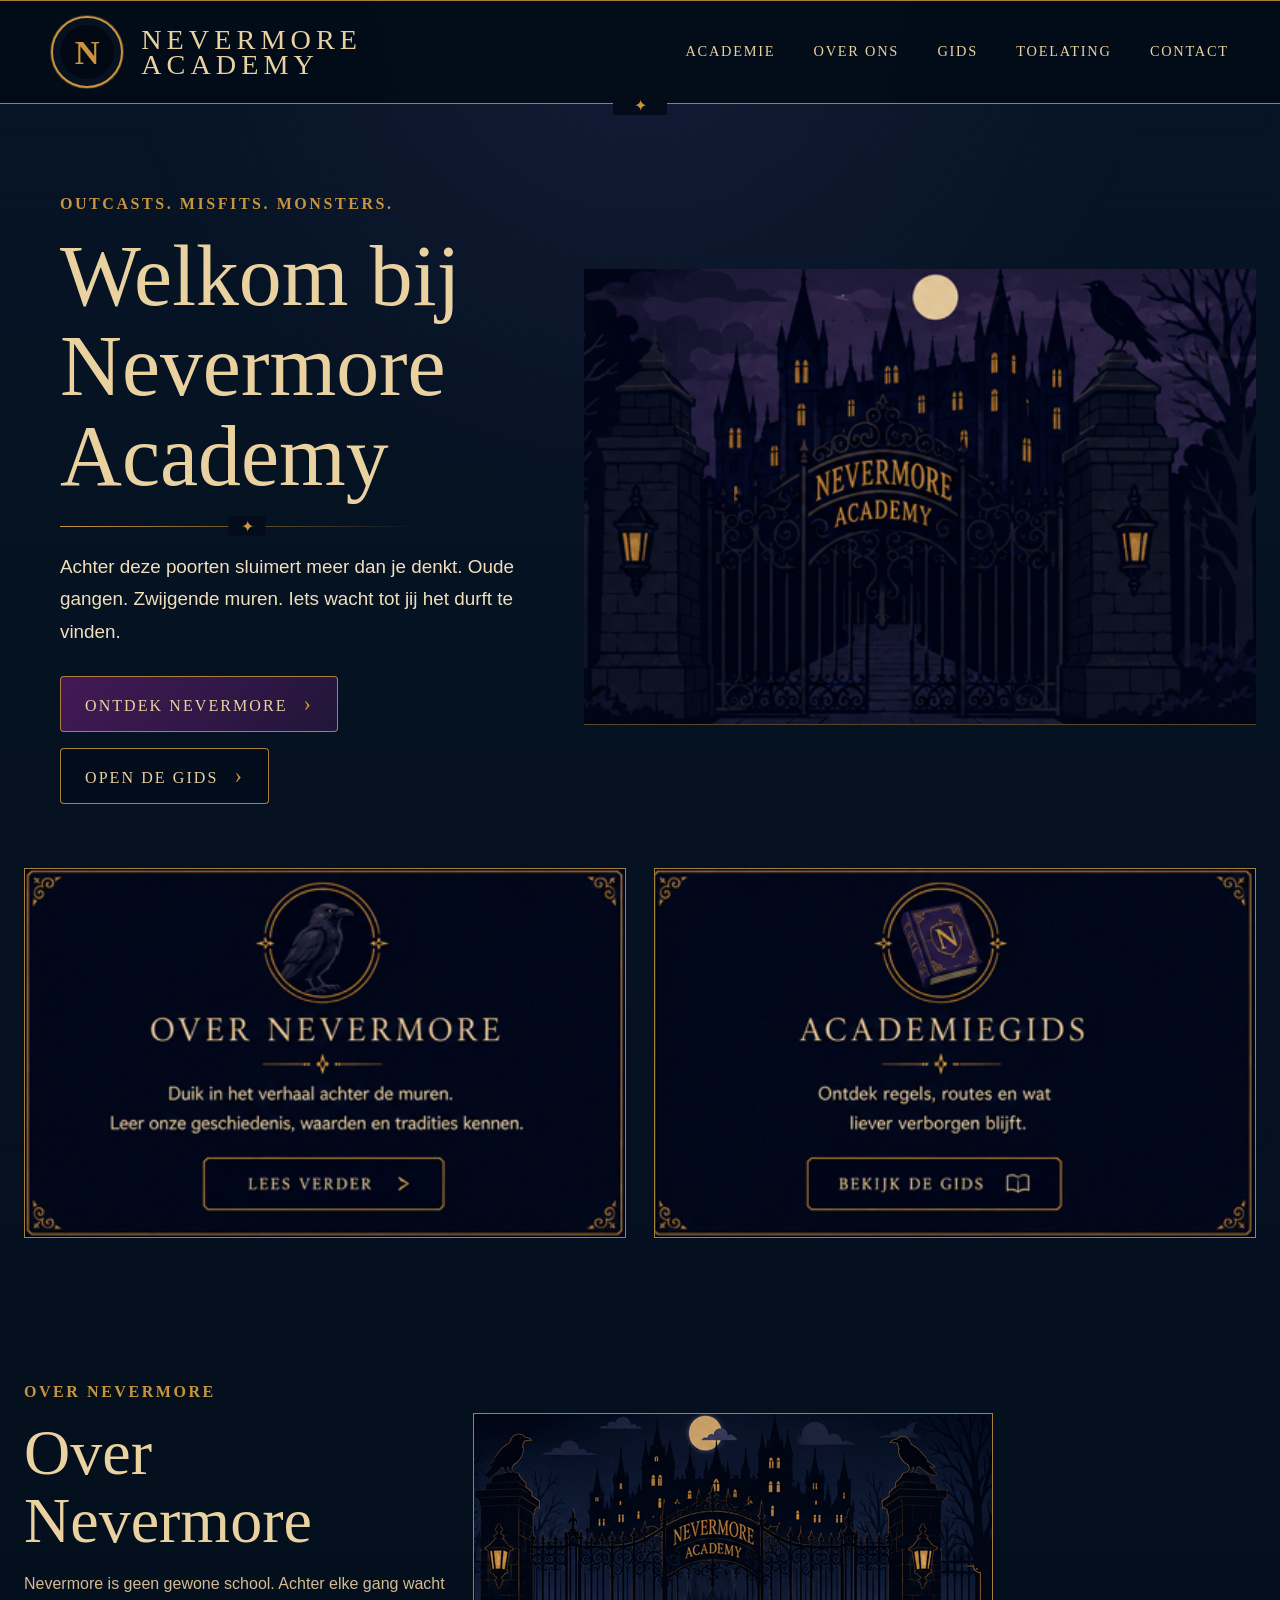
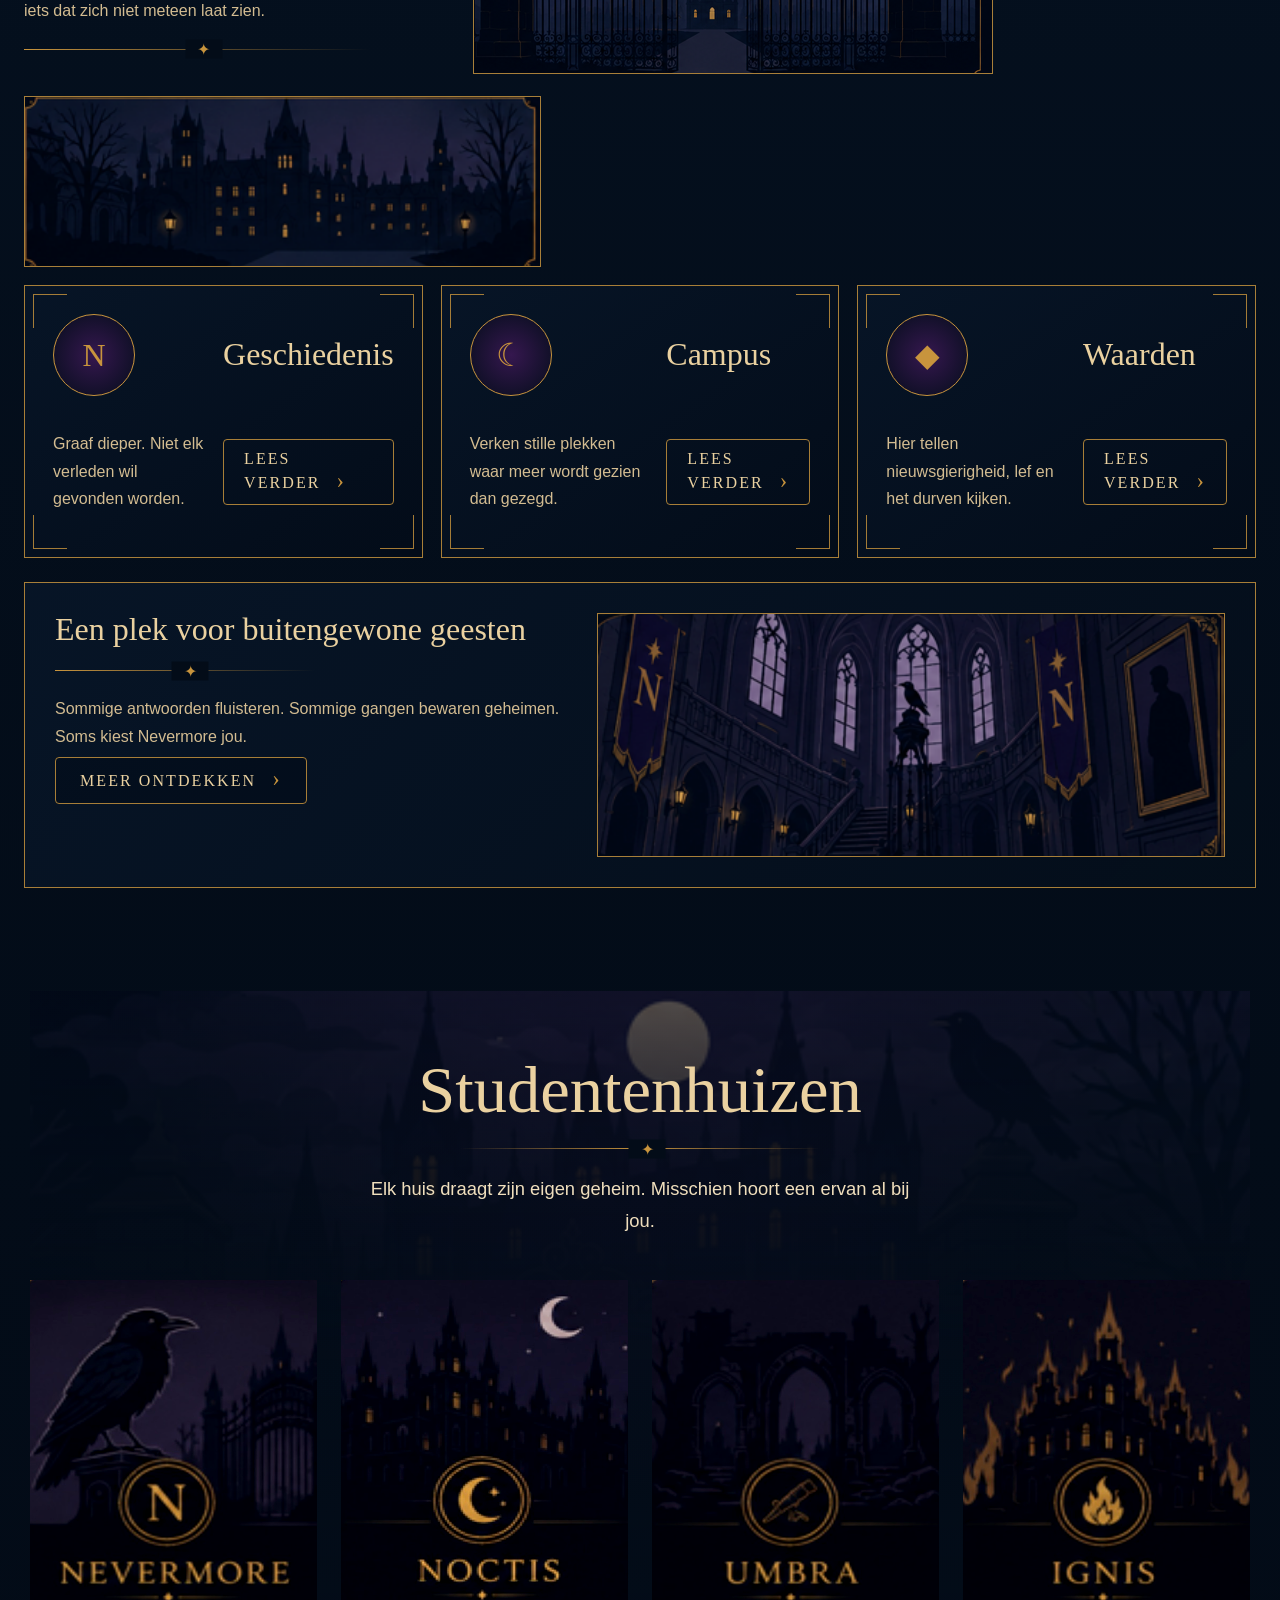
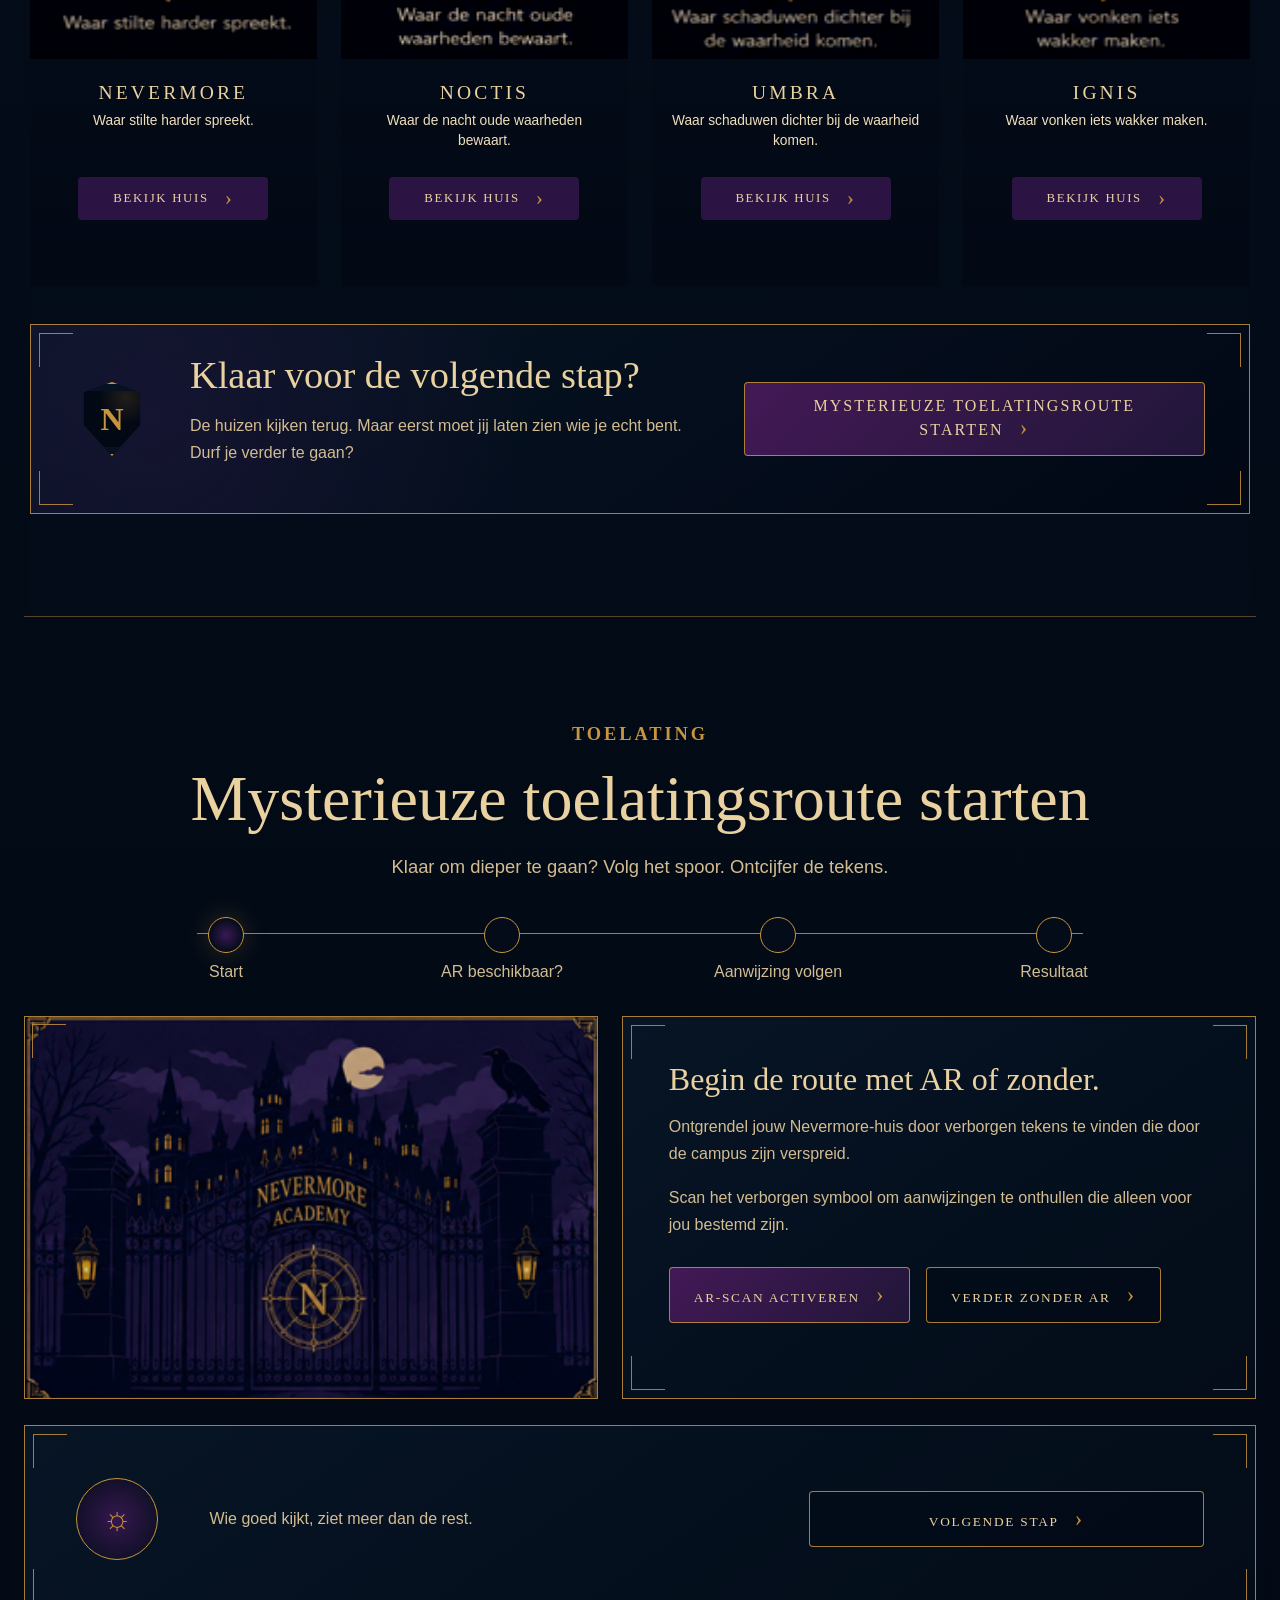
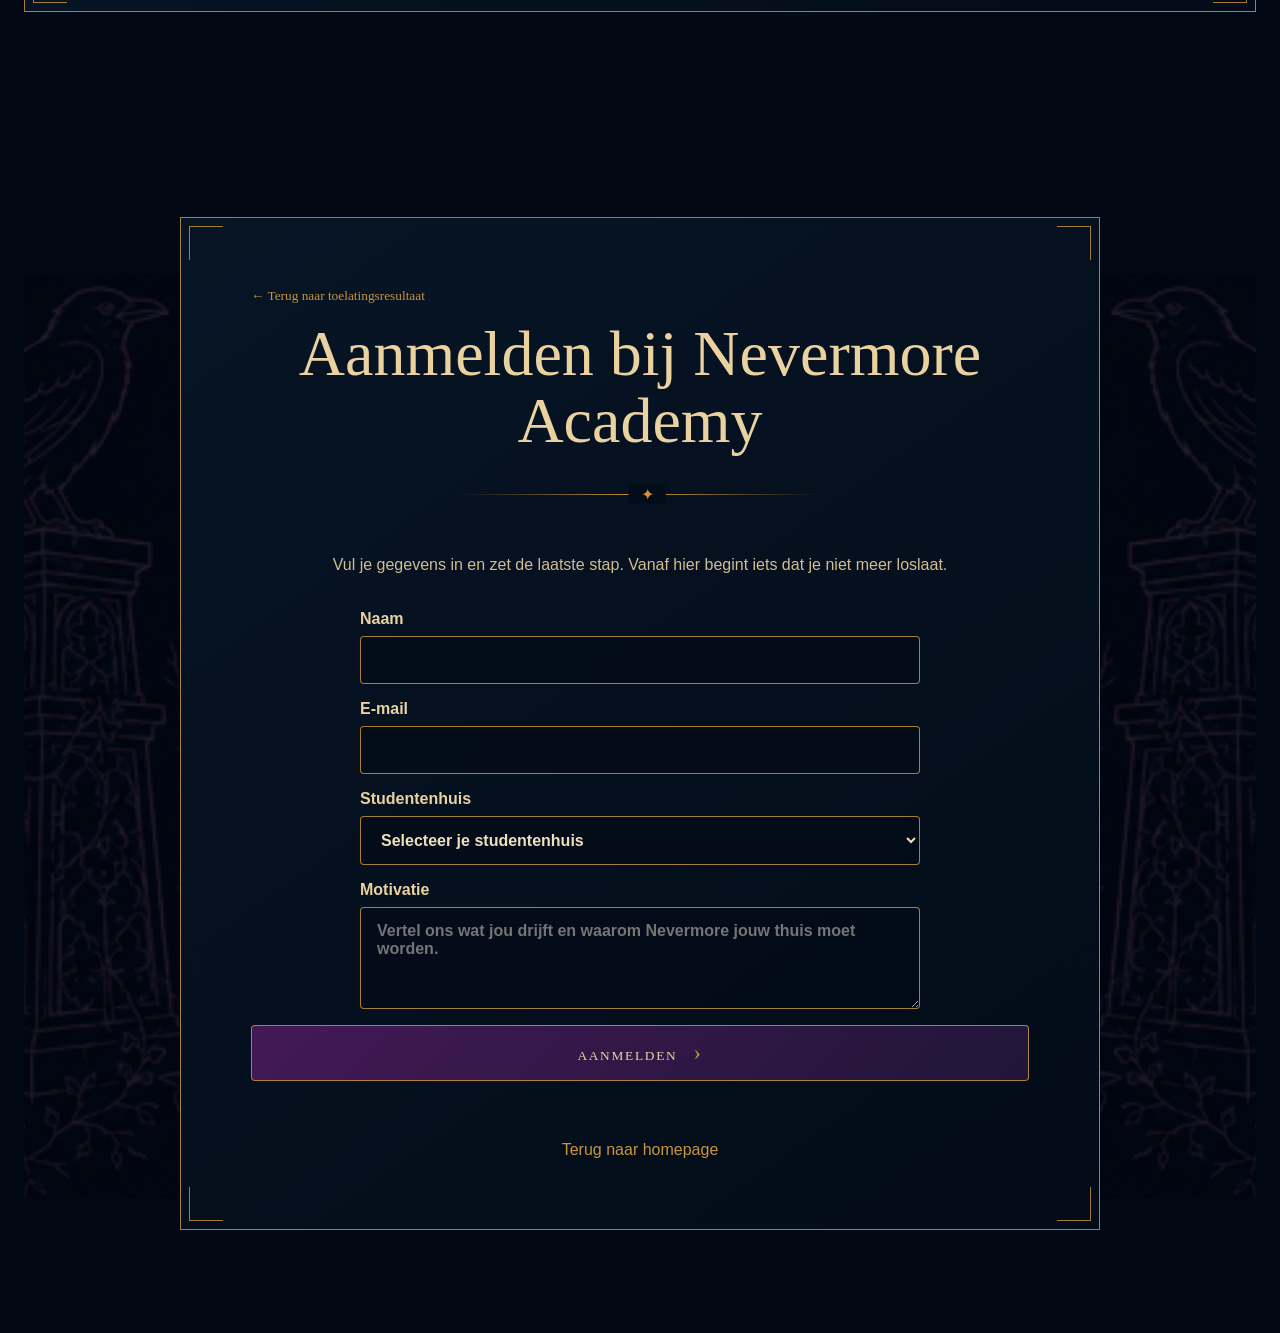
==== index.html @ 88532316 "Add Nevermore Academy website" ====
<!doctype html>
<html lang="nl">
  <head>
    <meta charset="UTF-8" />
    <meta name="viewport" content="width=device-width, initial-scale=1.0" />
    <title>Nevermore Academy | Toelatingsroute</title>
    <link rel="stylesheet" href="styles.css?v=ar-camera-live" />
    <script defer src="script.js?v=back-result-fix"></script>
  </head>
  <body>
    <header class="academy-header">
      <a class="brand" href="#home" aria-label="Nevermore Academy homepage">
        <span class="crest">N</span>
        <span class="brand-text">Nevermore<br />Academy</span>
      </a>
      <nav class="nav" aria-label="Hoofdnavigatie">
        <a href="#home">Academie</a>
        <a href="#gids">Over ons</a>
        <a href="#huizen">Gids</a>
        <a href="#route">Toelating</a>
        <a href="#aanmelden">Contact</a>
      </nav>
    </header>

    <main>
      <section id="home" class="hero page-frame">
        <div class="hero-copy">
          <p class="eyebrow">Outcasts. Misfits. Monsters.</p>
          <h1>Welkom bij Nevermore Academy</h1>
          <div class="rule"></div>
          <p>
            Achter deze poorten sluimert meer dan je denkt. Oude gangen. Zwijgende muren.
            Iets wacht tot jij het durft te vinden.
          </p>
          <div class="actions">
            <a class="button primary" href="#academie-gids">Ontdek Nevermore</a>
            <a class="button ghost" href="#gids-kaarten">Open de gids</a>
          </div>
        </div>
        <figure class="hero-art">
          <img src="assets/ref-home-gate.png" alt="Poort van Nevermore Academy bij maanlicht" />
        </figure>
        <div class="hero-cards" id="gids-kaarten">
          <a class="image-card" href="#gids" aria-label="Lees meer over Nevermore">
            <img src="assets/ref-home-over-card.png" alt="Over Nevermore kaart" />
          </a>
          <a class="image-card" href="#gids" aria-label="Bekijk de academiegids">
            <img src="assets/ref-home-guide-card.png" alt="Academiegids kaart" />
          </a>
        </div>
      </section>

      <section id="gids" class="about page-frame">
        <div class="about-intro">
          <div>
            <p class="eyebrow">Over Nevermore</p>
            <h2>Over Nevermore</h2>
            <p>Nevermore is geen gewone school. Achter elke gang wacht iets dat zich niet meteen laat zien.</p>
            <div class="rule"></div>
          </div>
          <img src="assets/ref-about-gate.png" alt="Nevermore Academy achter de poort" />
        </div>

        <div class="about-grid" id="academie-gids">
          <img class="wide-illustration" src="assets/ref-about-small.png" alt="Nevermore campus in de nacht" />
          <a class="ornate-card about-link-card" href="geschiedenis.html">
            <span class="round-icon">N</span>
            <h3>Geschiedenis</h3>
            <p>Graaf dieper. Niet elk verleden wil gevonden worden.</p>
            <span class="mini-button">Lees verder</span>
          </a>
          <a class="ornate-card about-link-card" href="campus.html">
            <span class="round-icon">☾</span>
            <h3>Campus</h3>
            <p>Verken stille plekken waar meer wordt gezien dan gezegd.</p>
            <span class="mini-button">Lees verder</span>
          </a>
          <a class="ornate-card about-link-card" href="waarden.html">
            <span class="round-icon">◆</span>
            <h3>Waarden</h3>
            <p>Hier tellen nieuwsgierigheid, lef en het durven kijken.</p>
            <span class="mini-button">Lees verder</span>
          </a>
        </div>

        <div class="campus-band">
          <div>
            <h3>Een plek voor buitengewone geesten</h3>
            <div class="rule small"></div>
            <p>Sommige antwoorden fluisteren. Sommige gangen bewaren geheimen. Soms kiest Nevermore jou.</p>
            <a class="button ghost" href="#huizen">Meer ontdekken</a>
          </div>
          <img src="assets/ref-about-interior.png" alt="Interieur van Nevermore Academy" />
        </div>
      </section>

      <section id="huizen" class="houses page-frame">
        <div class="section-title">
          <h2>Studentenhuizen</h2>
          <div class="rule centered"></div>
          <p>Elk huis draagt zijn eigen geheim. Misschien hoort een ervan al bij jou.</p>
        </div>

        <div class="house-grid" aria-label="Studentenhuizen">
          <button class="house house-nevermore" data-house="Nevermore" data-symbol="N" data-description="Voor studenten die stilte, diepgang en mysterie zoeken." aria-pressed="false" aria-expanded="false">
            <span class="house-art"><img src="assets/sharp-houses/house-nevermore-sharp.jpg" alt="" /></span>
            <span class="house-token">N</span>
            <span class="house-copy">
              <span class="house-name">Nevermore</span>
              <span class="house-motto">Stilte. Diepgang. Mysterie.</span>
              <span class="house-divider"></span>
              <span class="house-secret">Waar stilte harder spreekt.</span>
              <span class="house-button">Bekijk huis</span>
            </span>
            <span class="sr-only">Kies huis Nevermore: voor studenten die stilte, diepgang en mysterie zoeken.</span>
          </button>
          <button class="house house-noctis" data-house="Noctis" data-symbol="☾" data-description="Voor studenten die nieuwsgierig zijn en verborgen waarheden willen ontdekken." aria-pressed="false" aria-expanded="false">
            <span class="house-art"><img src="assets/sharp-houses/house-noctis-sharp.jpg" alt="" /></span>
            <span class="house-token">☾</span>
            <span class="house-copy">
              <span class="house-name">Noctis</span>
              <span class="house-motto">Nacht. Vragen. Waarheid.</span>
              <span class="house-divider"></span>
              <span class="house-secret">Waar de nacht oude waarheden bewaart.</span>
              <span class="house-button">Bekijk huis</span>
            </span>
            <span class="sr-only">Kies huis Noctis: voor studenten die nieuwsgierig zijn en verborgen waarheden willen ontdekken.</span>
          </button>
          <button class="house house-umbra" data-house="Umbra" data-symbol="◆" data-description="Voor studenten die goed observeren en verder kijken dan wat zichtbaar is." aria-pressed="false" aria-expanded="false">
            <span class="house-art"><img src="assets/sharp-houses/house-umbra-sharp.jpg" alt="" /></span>
            <span class="house-token">◆</span>
            <span class="house-copy">
              <span class="house-name">Umbra</span>
              <span class="house-motto">Schaduw. Focus. Inzicht.</span>
              <span class="house-divider"></span>
              <span class="house-secret">Waar schaduwen dichter bij de waarheid komen.</span>
              <span class="house-button">Bekijk huis</span>
            </span>
            <span class="sr-only">Kies huis Umbra: voor studenten die goed observeren en verder kijken dan wat zichtbaar is.</span>
          </button>
          <button class="house house-ignis" data-house="Ignis" data-symbol="✦" data-description="Voor studenten met ambitie, energie en durf." aria-pressed="false" aria-expanded="false">
            <span class="house-art"><img src="assets/sharp-houses/house-ignis-sharp.jpg" alt="" /></span>
            <span class="house-token">✦</span>
            <span class="house-copy">
              <span class="house-name">Ignis</span>
              <span class="house-motto">Vuur. Lef. Beweging.</span>
              <span class="house-divider"></span>
              <span class="house-secret">Waar vonken iets wakker maken.</span>
              <span class="house-button">Bekijk huis</span>
            </span>
            <span class="sr-only">Kies huis Ignis: voor studenten met ambitie, energie en durf.</span>
          </button>
        </div>

        <article class="house-meaning ornate-box" aria-live="polite" hidden>
          <span class="round-icon house-meaning-symbol">N</span>
          <div>
            <p class="eyebrow">Betekenis van het huis</p>
            <h3 class="house-meaning-name">Nevermore</h3>
            <p class="house-meaning-copy">Voor studenten die stilte, diepgang en mysterie zoeken.</p>
          </div>
          <a class="button ghost" href="#route">Verder naar toelatingsroute</a>
        </article>

        <div class="next-band">
          <span class="crest small-crest">N</span>
          <div>
            <h3>Klaar voor de volgende stap?</h3>
            <p>De huizen kijken terug. Maar eerst moet jij laten zien wie je echt bent. Durf je verder te gaan?</p>
          </div>
          <a class="button primary" href="#route">Mysterieuze toelatingsroute starten</a>
        </div>
      </section>

      <section id="route" class="admission page-frame">
        <div class="section-title">
          <p class="eyebrow">Toelating</p>
          <h2>Mysterieuze toelatingsroute starten</h2>
          <p>Klaar om dieper te gaan? Volg het spoor. Ontcijfer de tekens.</p>
        </div>

        <div class="route-progress" aria-label="Toelatingsstappen">
          <button class="step is-active" data-panel="intro"><span></span>Start</button>
          <button class="step" data-panel="scan"><span></span>AR beschikbaar?</button>
          <button class="step" data-panel="hint"><span></span>Aanwijzing volgen</button>
          <button class="step" data-panel="result"><span></span>Resultaat</button>
        </div>

        <div class="route-panel is-active" id="panel-intro">
          <div class="admission-layout">
            <img class="route-image" src="assets/ref-route-gate.png" alt="Nevermore poort met verborgen zegel" />
            <article class="route-copy ornate-box">
              <h3>Begin de route met AR of zonder.</h3>
              <p>
                Ontgrendel jouw Nevermore-huis door verborgen tekens te vinden die door de campus zijn verspreid.
              </p>
              <p>
                Scan het verborgen symbool om aanwijzingen te onthullen die alleen voor jou bestemd zijn.
              </p>
              <div class="actions">
                <button class="button primary next-step" data-next="scan">AR-scan activeren</button>
                <button class="button ghost next-step" data-next="hint">Verder zonder AR</button>
              </div>
            </article>
          </div>
          <div class="tip-band">
            <span class="round-icon">☼</span>
            <p>Wie goed kijkt, ziet meer dan de rest.</p>
            <button class="button ghost next-step" data-next="scan">Volgende stap</button>
          </div>
        </div>

        <div class="route-panel" id="panel-scan">
          <div class="scan-page">
            <img class="scan-side left" src="assets/ref-scan-left.png" alt="" aria-hidden="true" />
            <div class="scan-center">
              <button class="back-link next-step" data-next="intro">← Terug naar toelatingsroute</button>
              <h3>AR-scan activeren</h3>
              <div class="rule centered"></div>
              <p>Richt je camera op het symbool. Wat verborgen blijft, laat zich misschien nu zien.</p>
              <div
                class="scanner"
                id="scanner"
                aria-live="polite"
                role="application"
                aria-label="Interactief AR scanvlak"
              >
                <video class="camera-feed" autoplay muted playsinline></video>
                <div class="camera-fallback">Camera nog niet actief</div>
                <div class="scan-line"></div>
                <div class="scan-lens" aria-hidden="true"></div>
                <div class="sigil" aria-hidden="true">N</div>
                <button class="hidden-sigil" type="button" aria-label="Verborgen zegel activeren">N</button>
                <div class="house-reveal">
                  <span class="house-reveal-symbol">N</span>
                  <strong class="house-reveal-name">Nevermore</strong>
                  <small class="house-reveal-copy">Waar stilte harder spreekt.</small>
                </div>
                <span class="scan-status">Klik op start, geef camera toestemming en zoek het zegel...</span>
              </div>
              <ol class="scan-steps">
                <li>Geef camera toestemming</li>
                <li>Zoek langzaam tot het zegel oplicht</li>
                <li>Ontdek voor welk huis jij in aanmerking komt</li>
              </ol>
              <div class="scan-dashboard" aria-label="Scanstatus">
                <div>
                  <span class="dashboard-label">Afstand tot zegel</span>
                  <strong class="distance-readout">Onbekend</strong>
                </div>
                <div class="signal-meter" aria-hidden="true"><span></span></div>
              </div>
              <div class="actions centered-actions">
                <button class="button primary" id="scanButton">Start camera en scan</button>
                <button class="button ghost next-step" data-next="hint">AR werkt niet</button>
              </div>
            </div>
            <img class="scan-side right" src="assets/ref-scan-right.png" alt="" aria-hidden="true" />
          </div>
        </div>

        <div class="route-panel" id="panel-hint">
          <article class="hint ornate-box">
            <h3>Alternatieve hint</h3>
            <p>Geen AR? Geen probleem. Sommige geheimen tonen zich liever zonder scherm.</p>
            <blockquote>
              Zoek waar maanlicht goud raakt. Het zegel opent alleen voor wie durft te blijven kijken.
            </blockquote>
            <div class="actions">
              <button class="button ghost next-step" data-next="intro">Terug naar route</button>
              <button class="button primary next-step" data-next="result">Verder zonder AR</button>
            </div>
          </article>
        </div>

        <div class="route-panel" id="panel-result">
          <article class="result ornate-box">
            <span class="crest">N</span>
            <h3>Uitnodiging ontvangen</h3>
            <p class="result-copy">Het verborgen symbool is gevonden. Nevermore heeft jouw aanwezigheid opgemerkt.</p>
            <a class="button primary" href="#aanmelden">Ga naar aanmelden</a>
          </article>
        </div>
      </section>

      <section id="aanmelden" class="signup page-frame">
        <form class="signup-form">
          <button class="back-link next-step" type="button" data-next="result">← Terug naar toelatingsresultaat</button>
          <h2>Aanmelden bij Nevermore Academy</h2>
          <div class="rule centered"></div>
          <p>Vul je gegevens in en zet de laatste stap. Vanaf hier begint iets dat je niet meer loslaat.</p>
          <label>
            Naam
            <input type="text" name="name" required />
          </label>
          <label>
            E-mail
            <input type="email" name="email" required />
          </label>
          <label>
            Studentenhuis
            <select name="talent" required>
              <option value="">Selecteer je studentenhuis</option>
              <option>Nevermore</option>
              <option>Noctis</option>
              <option>Umbra</option>
              <option>Ignis</option>
            </select>
          </label>
          <label>
            Motivatie
            <textarea name="message" rows="4" placeholder="Vertel ons wat jou drijft en waarom Nevermore jouw thuis moet worden."></textarea>
          </label>
          <button class="button primary" type="submit">Aanmelden</button>
          <p class="form-message" role="status"></p>
          <a class="home-link" href="#home">Terug naar homepage</a>
        </form>
      </section>
    </main>
  </body>
</html>
---- styles.css ----
:root {
  --bg: #030c18;
  --bg-2: #061222;
  --panel: #071526;
  --panel-soft: rgba(7, 21, 38, 0.92);
  --gold: #c8943d;
  --gold-light: #ead1a0;
  --cream: #f0dfbd;
  --muted: #d3bc91;
  --violet: #3b1856;
  --line: rgba(200, 148, 61, 0.84);
  --line-soft: rgba(200, 148, 61, 0.42);
}

* {
  box-sizing: border-box;
}

html {
  scroll-behavior: smooth;
  background: var(--bg);
}

section[id] {
  scroll-margin-top: 24px;
}

#gids-kaarten {
  scroll-margin-top: 24px;
}

body {
  margin: 0;
  color: var(--cream);
  background:
    radial-gradient(circle at 50% 0%, rgba(32, 35, 70, 0.5), transparent 32rem),
    linear-gradient(180deg, #061425 0%, #030c18 44%, #020814 100%);
  font-family: "Segoe UI", Arial, sans-serif;
}

body::before {
  content: "";
  position: fixed;
  inset: 0;
  z-index: -1;
  pointer-events: none;
  opacity: 0.2;
  background:
    linear-gradient(rgba(200, 148, 61, 0.04) 1px, transparent 1px),
    linear-gradient(90deg, rgba(200, 148, 61, 0.035) 1px, transparent 1px);
  background-size: 72px 72px;
  mask-image: linear-gradient(180deg, black, transparent 70%);
}

a {
  color: inherit;
  text-decoration: none;
}

img {
  display: block;
  max-width: 100%;
}

.sr-only {
  position: absolute;
  width: 1px;
  height: 1px;
  overflow: hidden;
  clip: rect(0, 0, 0, 0);
  white-space: nowrap;
}

.academy-header {
  position: relative;
  z-index: 20;
  display: flex;
  align-items: center;
  justify-content: space-between;
  gap: 32px;
  min-height: 104px;
  padding: 14px clamp(26px, 4vw, 58px);
  border-top: 1px solid var(--line);
  border-bottom: 1px solid var(--line);
  background: rgba(3, 12, 24, 0.96);
}

.academy-header::after {
  content: "✦";
  position: absolute;
  left: 50%;
  bottom: -12px;
  width: 54px;
  transform: translateX(-50%);
  color: var(--gold);
  background: var(--bg);
  text-align: center;
}

.brand {
  display: inline-flex;
  align-items: center;
  gap: 18px;
  color: var(--gold-light);
  font-family: Georgia, "Times New Roman", serif;
  text-transform: uppercase;
}

.brand-text {
  font-size: clamp(1.25rem, 2.2vw, 2rem);
  line-height: 0.9;
  letter-spacing: 0.18em;
}

.crest {
  display: inline-grid;
  place-items: center;
  width: 72px;
  height: 72px;
  flex: 0 0 auto;
  border: 2px solid var(--gold);
  border-radius: 50%;
  color: var(--gold);
  background: #020814;
  font-family: Georgia, "Times New Roman", serif;
  font-size: 2.15rem;
  font-weight: 700;
  box-shadow: inset 0 0 0 7px #061222, 0 0 0 1px rgba(200, 148, 61, 0.32);
}

.small-crest {
  width: 74px;
  height: 74px;
  font-size: 2rem;
}

.nav {
  display: flex;
  gap: clamp(18px, 3vw, 46px);
  color: var(--gold-light);
  font-family: Georgia, "Times New Roman", serif;
  text-transform: uppercase;
  letter-spacing: 0.12em;
  font-size: 0.9rem;
}

.nav a {
  padding-block: 8px;
  border-bottom: 2px solid transparent;
}

.nav a:hover {
  border-color: var(--gold);
  color: var(--gold);
}

.page-frame {
  width: min(1460px, calc(100% - 48px));
  margin-inline: auto;
}

.hero {
  display: grid;
  grid-template-columns: minmax(360px, 0.85fr) minmax(420px, 1.15fr);
  gap: clamp(32px, 5vw, 72px);
  align-items: center;
  padding: clamp(52px, 7vw, 86px) 0 38px;
}

.hero-copy {
  padding-left: clamp(0px, 3vw, 36px);
}

.eyebrow {
  margin: 0 0 14px;
  color: var(--gold);
  font-family: Georgia, "Times New Roman", serif;
  font-weight: 700;
  text-transform: uppercase;
  letter-spacing: 0.16em;
}

h1,
h2,
h3 {
  margin: 0;
  color: var(--gold-light);
  font-family: Georgia, "Times New Roman", serif;
  font-weight: 400;
  line-height: 1.05;
}

h1 {
  font-size: clamp(4rem, 6.7vw, 6.7rem);
}

h2 {
  font-size: clamp(3rem, 5vw, 5.4rem);
}

h3 {
  font-size: clamp(1.8rem, 2.5vw, 2.8rem);
}

p {
  color: var(--muted);
  line-height: 1.72;
}

.hero-copy p:not(.eyebrow) {
  max-width: 560px;
  color: var(--cream);
  font-size: 1.18rem;
}

.rule {
  width: min(360px, 82%);
  height: 1px;
  margin: 24px 0;
  background: linear-gradient(90deg, var(--gold), transparent);
  position: relative;
}

.rule::after {
  content: "✦";
  position: absolute;
  left: 52%;
  top: 50%;
  transform: translate(-50%, -50%);
  color: var(--gold);
  background: var(--bg);
  padding: 0 12px;
}

.rule.centered {
  margin-inline: auto;
  background: linear-gradient(90deg, transparent, var(--gold), transparent);
}

.rule.small {
  width: 260px;
}

.actions {
  display: flex;
  flex-wrap: wrap;
  gap: 16px;
  margin-top: 28px;
}

.button,
.mini-button,
.back-link {
  min-height: 52px;
  border: 1px solid var(--line);
  border-radius: 4px;
  padding: 14px 24px;
  color: var(--gold-light);
  background: transparent;
  font-family: Georgia, "Times New Roman", serif;
  text-transform: uppercase;
  letter-spacing: 0.13em;
  cursor: pointer;
  transition: transform 160ms ease, border-color 160ms ease, background 160ms ease;
}

.button::after,
.mini-button::after {
  content: "›";
  margin-left: 16px;
  color: var(--gold);
  font-size: 1.4rem;
}

.button:hover,
.mini-button:hover,
.back-link:hover,
.house:hover {
  transform: translateY(-2px);
  border-color: var(--gold-light);
}

.primary {
  background: linear-gradient(135deg, rgba(70, 26, 88, 0.96), rgba(33, 22, 58, 0.98));
}

.ghost {
  background: rgba(2, 8, 20, 0.42);
}

.hero-art {
  margin: 0;
  border-bottom: 1px solid var(--line-soft);
}

.hero-art img {
  width: 100%;
  min-height: 360px;
  object-fit: cover;
  object-position: center;
}

.hero-cards {
  grid-column: 1 / -1;
  display: grid;
  grid-template-columns: repeat(2, minmax(280px, 1fr));
  gap: 28px;
}

.image-card {
  border: 1px solid var(--line);
  background: var(--panel);
  transition: transform 180ms ease, box-shadow 180ms ease;
}

.image-card:hover {
  transform: translateY(-4px);
  box-shadow: 0 24px 60px rgba(0, 0, 0, 0.34);
}

.image-card img {
  width: 100%;
  height: 100%;
  aspect-ratio: 400 / 245;
  object-fit: cover;
}

.about,
.houses,
.admission,
.signup {
  padding-block: clamp(62px, 8vw, 104px);
}

.houses.page-frame {
  width: min(1460px, calc(100% - 60px));
  padding-top: clamp(34px, 5vw, 64px);
}

.houses .section-title {
  display: block;
  margin-bottom: clamp(20px, 3vw, 34px);
}

.houses .section-title h2 {
  font-size: clamp(3.4rem, 5.2vw, 5.6rem);
}

.about-intro {
  display: grid;
  grid-template-columns: minmax(320px, 0.7fr) minmax(460px, 1.3fr);
  gap: 28px;
  align-items: end;
}

.about-intro img,
.wide-illustration,
.campus-band img,
.route-image {
  border: 1px solid var(--line);
  background: var(--panel);
}

.about-intro img {
  aspect-ratio: 518 / 259;
  object-fit: cover;
}

.wide-illustration {
  aspect-ratio: 332 / 110;
  object-fit: cover;
}

.campus-band img {
  aspect-ratio: 437 / 170;
}

.about-grid {
  display: grid;
  grid-template-columns: repeat(3, minmax(0, 1fr));
  gap: 18px;
  margin-top: 22px;
}

.wide-illustration {
  grid-column: 1 / -1;
  width: 42%;
  min-width: 360px;
}

.ornate-card,
.ornate-box,
.tip-band,
.next-band,
.signup-form {
  position: relative;
  border: 1px solid var(--line);
  background: linear-gradient(145deg, rgba(7, 21, 38, 0.98), rgba(3, 12, 24, 0.98));
}

.ornate-card::before,
.ornate-box::before,
.tip-band::before,
.next-band::before,
.signup-form::before,
.route-panel::before {
  content: "";
  position: absolute;
  inset: 8px;
  pointer-events: none;
  background:
    linear-gradient(var(--gold), var(--gold)) left top / 34px 1px no-repeat,
    linear-gradient(var(--gold), var(--gold)) left top / 1px 34px no-repeat,
    linear-gradient(var(--gold), var(--gold)) right top / 34px 1px no-repeat,
    linear-gradient(var(--gold), var(--gold)) right top / 1px 34px no-repeat,
    linear-gradient(var(--gold), var(--gold)) left bottom / 34px 1px no-repeat,
    linear-gradient(var(--gold), var(--gold)) left bottom / 1px 34px no-repeat,
    linear-gradient(var(--gold), var(--gold)) right bottom / 34px 1px no-repeat,
    linear-gradient(var(--gold), var(--gold)) right bottom / 1px 34px no-repeat;
  opacity: 0.82;
}

.ornate-card {
  display: grid;
  grid-template-columns: auto 1fr;
  gap: 18px;
  align-items: center;
  min-height: 170px;
  padding: 28px;
}

.ornate-card .mini-button {
  grid-column: 2;
  justify-self: start;
  min-height: 42px;
  padding: 10px 20px;
}

.round-icon {
  display: inline-grid;
  place-items: center;
  width: 82px;
  height: 82px;
  border: 1px solid var(--gold);
  border-radius: 50%;
  color: var(--gold);
  background: radial-gradient(circle, rgba(61, 24, 86, 0.86), rgba(3, 12, 24, 0.86));
  font-family: Georgia, "Times New Roman", serif;
  font-size: 2rem;
}

.campus-band {
  display: grid;
  grid-template-columns: minmax(320px, 0.9fr) minmax(420px, 1.1fr);
  gap: 28px;
  margin-top: 24px;
  padding: 30px;
  border: 1px solid var(--line);
  background: linear-gradient(135deg, rgba(7, 21, 38, 0.98), rgba(4, 14, 26, 0.96));
}

.campus-band img {
  width: 100%;
  height: 100%;
  min-height: 220px;
  object-fit: cover;
}

.section-title {
  max-width: 980px;
  margin: 0 auto 34px;
  text-align: center;
}

.section-title p {
  max-width: 620px;
  margin-inline: auto;
  font-size: 1.15rem;
}

.house-grid {
  display: grid;
  grid-template-columns: repeat(4, minmax(0, 1fr));
  gap: clamp(14px, 1.8vw, 24px);
  align-items: stretch;
  width: 100%;
  margin-inline: auto;
}

.house {
  position: relative;
  display: grid;
  grid-template-rows: auto auto 1fr;
  min-height: clamp(342px, 35vw, 430px);
  padding: 0;
  border: 1px solid var(--line);
  color: var(--cream);
  background:
    radial-gradient(circle at 50% 18%, rgba(59, 24, 86, 0.32), transparent 40%),
    linear-gradient(180deg, rgba(7, 21, 38, 0.98), rgba(2, 8, 20, 0.98));
  cursor: pointer;
  overflow: hidden;
  text-align: center;
  box-shadow: none;
  transition: transform 180ms ease, border-color 180ms ease, filter 180ms ease;
}

.house::before {
  content: "";
  position: absolute;
  inset: 8px;
  pointer-events: none;
  background:
    linear-gradient(var(--gold), var(--gold)) left top / 34px 1px no-repeat,
    linear-gradient(var(--gold), var(--gold)) left top / 1px 34px no-repeat,
    linear-gradient(var(--gold), var(--gold)) right top / 34px 1px no-repeat,
    linear-gradient(var(--gold), var(--gold)) right top / 1px 34px no-repeat,
    linear-gradient(var(--gold), var(--gold)) left bottom / 34px 1px no-repeat,
    linear-gradient(var(--gold), var(--gold)) left bottom / 1px 34px no-repeat,
    linear-gradient(var(--gold), var(--gold)) right bottom / 34px 1px no-repeat,
    linear-gradient(var(--gold), var(--gold)) right bottom / 1px 34px no-repeat;
  opacity: 0.72;
}

.house-art {
  display: block;
  height: clamp(126px, 13vw, 174px);
  overflow: hidden;
  border-bottom: 1px solid var(--line);
  background: #020814;
}

.house-art img {
  width: 100%;
  height: 100%;
  max-width: none;
  object-fit: cover;
  object-position: top center;
  filter: brightness(0.9) contrast(1.14) saturate(1.04);
  transition: filter 180ms ease, transform 180ms ease, opacity 180ms ease;
}

.house-token {
  z-index: 1;
  display: inline-grid;
  place-items: center;
  width: clamp(54px, 5vw, 68px);
  height: clamp(54px, 5vw, 68px);
  margin: clamp(-34px, -2.5vw, -27px) auto 8px;
  border: 1px solid var(--gold);
  border-radius: 50%;
  color: var(--gold-light);
  background: radial-gradient(circle, rgba(59, 24, 86, 0.98), rgba(3, 12, 24, 0.98));
  font-family: Georgia, "Times New Roman", serif;
  font-size: clamp(1.5rem, 2vw, 1.95rem);
  box-shadow: 0 0 0 6px rgba(3, 12, 24, 0.9);
}

.house-copy {
  z-index: 1;
  display: grid;
  align-content: start;
  justify-items: center;
  gap: 8px;
  height: 100%;
  padding: 0 clamp(12px, 1.4vw, 18px) clamp(16px, 2vw, 22px);
}

.house-name {
  color: var(--gold-light);
  font-family: Georgia, "Times New Roman", serif;
  font-size: clamp(1.25rem, 1.9vw, 2rem);
  line-height: 1;
  text-transform: uppercase;
  letter-spacing: 0.16em;
}

.house-divider {
  display: block;
  width: 94px;
  height: 1px;
  background: linear-gradient(90deg, transparent, var(--gold), transparent);
}

.house-secret {
  min-height: clamp(52px, 5vw, 66px);
  color: var(--muted);
  font-size: clamp(0.78rem, 1vw, 0.95rem);
  line-height: 1.45;
}

.house-button {
  display: inline-flex;
  align-items: center;
  justify-content: center;
  width: min(190px, 100%);
  min-height: 40px;
  margin-top: auto;
  border: 1px solid var(--line);
  border-radius: 4px;
  padding: 9px 16px;
  color: var(--gold-light);
  background: linear-gradient(135deg, rgba(70, 26, 88, 0.9), rgba(33, 22, 58, 0.96));
  font-family: Georgia, "Times New Roman", serif;
  font-size: clamp(0.78rem, 1vw, 0.94rem);
  text-transform: uppercase;
  letter-spacing: 0.13em;
}

.house-button::after {
  content: "›";
  margin-left: 16px;
  color: var(--gold);
  font-size: 1.35rem;
}

.house.is-active {
  border-color: var(--gold-light);
  filter: drop-shadow(0 0 16px rgba(200, 148, 61, 0.2));
}

.house:hover {
  transform: translateY(-3px);
}

.house:hover .house-art img {
  filter: brightness(1.02) contrast(1.16) saturate(1.08);
}

.house-meaning[hidden] {
  display: none;
}

.house-meaning {
  display: grid;
  grid-template-columns: auto minmax(280px, 1fr) auto;
  gap: clamp(22px, 4vw, 44px);
  align-items: center;
  width: min(1180px, 100%);
  margin: clamp(34px, 4vw, 56px) auto 0;
  padding: clamp(26px, 3vw, 38px) clamp(26px, 4vw, 52px);
}

.house-meaning h3 {
  font-size: clamp(2rem, 3vw, 3.2rem);
}

.house-meaning-copy {
  max-width: 680px;
  margin: 6px 0 0;
  color: var(--cream);
  font-size: clamp(1rem, 1.2vw, 1.18rem);
}

.next-band,
.tip-band {
  display: grid;
  grid-template-columns: auto minmax(280px, 1fr) minmax(360px, 0.72fr);
  gap: clamp(24px, 4vw, 52px);
  align-items: center;
  margin-top: 26px;
  padding: clamp(34px, 4vw, 58px) clamp(28px, 4vw, 56px);
}

.houses .next-band {
  margin-top: clamp(76px, 7vw, 112px);
  padding: clamp(22px, 2.6vw, 30px) clamp(24px, 4vw, 44px);
}

.houses .next-band h3 {
  font-size: clamp(2rem, 3vw, 3.4rem);
}

.admission {
  border-top: 1px solid var(--line-soft);
}

.route-progress {
  position: relative;
  display: grid;
  grid-template-columns: repeat(4, 1fr);
  gap: 24px;
  margin: 20px auto 34px;
  max-width: 1080px;
}

.route-progress::before {
  content: "";
  position: absolute;
  top: 17px;
  left: 9%;
  right: 9%;
  height: 1px;
  background: var(--line);
}

.step {
  position: relative;
  display: grid;
  justify-items: center;
  gap: 10px;
  border: 0;
  color: var(--muted);
  background: transparent;
  font: inherit;
  cursor: pointer;
}

.step span {
  display: block;
  width: 36px;
  height: 36px;
  border: 1px solid var(--gold);
  border-radius: 50%;
  background: var(--bg);
}

.step.is-active span {
  background: radial-gradient(circle, var(--violet), var(--bg) 70%);
  box-shadow: 0 0 26px rgba(200, 148, 61, 0.24);
}

.route-panel {
  position: relative;
  display: none;
}

.route-panel.is-active {
  display: block;
}

.admission-layout {
  display: grid;
  grid-template-columns: minmax(330px, 0.95fr) minmax(360px, 1.05fr);
  gap: 24px;
}

.route-image {
  width: 100%;
  height: 100%;
  aspect-ratio: 340 / 227;
  min-height: 350px;
  object-fit: cover;
}

.route-copy,
.hint,
.result {
  padding: clamp(28px, 4vw, 46px);
}

.scan-page {
  position: relative;
  display: grid;
  grid-template-columns: minmax(140px, 0.42fr) minmax(360px, 0.9fr) minmax(140px, 0.42fr);
  gap: 24px;
  align-items: center;
  min-height: 670px;
  border: 1px solid var(--line);
  padding: clamp(24px, 4vw, 44px);
  overflow: hidden;
  background: radial-gradient(circle at 50% 32%, rgba(41, 31, 60, 0.5), transparent 24rem);
}

.scan-side {
  width: 100%;
  height: 100%;
  max-height: 520px;
  object-fit: cover;
  opacity: 0.76;
}

.scan-center {
  display: grid;
  justify-items: center;
  text-align: center;
}

.back-link {
  justify-self: start;
  min-height: 0;
  padding: 0;
  border: 0;
  color: var(--gold);
  background: transparent;
  text-transform: none;
  letter-spacing: 0;
}

.scanner {
  position: relative;
  width: min(360px, 100%);
  aspect-ratio: 1;
  overflow: hidden;
  border: 2px solid var(--gold);
  background:
    radial-gradient(circle at 73% 36%, rgba(200, 148, 61, 0.16), transparent 7%),
    linear-gradient(145deg, rgba(16, 22, 38, 0.95), rgba(7, 13, 25, 0.96));
  cursor: crosshair;
  touch-action: none;
}

.camera-feed,
.camera-fallback {
  position: absolute;
  inset: 0;
  width: 100%;
  height: 100%;
}

.camera-feed {
  z-index: 0;
  object-fit: cover;
  opacity: 0;
  transform: scaleX(-1);
  transition: opacity 220ms ease;
}

.scanner.has-camera .camera-feed {
  opacity: 0.88;
}

.camera-fallback {
  z-index: 0;
  display: grid;
  place-items: center;
  color: rgba(240, 223, 189, 0.45);
  background:
    radial-gradient(circle at 30% 30%, rgba(59, 24, 86, 0.28), transparent 30%),
    linear-gradient(145deg, rgba(16, 22, 38, 0.96), rgba(7, 13, 25, 0.96));
}

.scanner.has-camera .camera-fallback {
  display: none;
}

.scanner::before,
.scanner::after {
  content: "";
  position: absolute;
  inset: 18px;
  z-index: 3;
  pointer-events: none;
  background:
    linear-gradient(var(--gold), var(--gold)) left top / 42px 3px no-repeat,
    linear-gradient(var(--gold), var(--gold)) left top / 3px 42px no-repeat,
    linear-gradient(var(--gold), var(--gold)) right top / 42px 3px no-repeat,
    linear-gradient(var(--gold), var(--gold)) right top / 3px 42px no-repeat,
    linear-gradient(var(--gold), var(--gold)) left bottom / 42px 3px no-repeat,
    linear-gradient(var(--gold), var(--gold)) left bottom / 3px 42px no-repeat,
    linear-gradient(var(--gold), var(--gold)) right bottom / 42px 3px no-repeat,
    linear-gradient(var(--gold), var(--gold)) right bottom / 3px 42px no-repeat;
}

.scan-line {
  position: absolute;
  z-index: 4;
  left: 0;
  right: 0;
  top: 14%;
  height: 2px;
  background: var(--gold);
  box-shadow: 0 0 20px var(--gold);
  animation: scanning 2.6s linear infinite;
}

.scan-lens {
  position: absolute;
  left: var(--lens-x, 50%);
  top: var(--lens-y, 50%);
  z-index: 5;
  width: 116px;
  height: 116px;
  border: 1px solid rgba(240, 223, 189, 0.68);
  border-radius: 50%;
  pointer-events: none;
  opacity: 0;
  transform: translate(-50%, -50%);
  background: radial-gradient(circle, rgba(240, 223, 189, 0.14), rgba(59, 24, 86, 0.14), transparent 72%);
}

.scanner.is-searching .scan-lens {
  opacity: 1;
}

.sigil {
  position: absolute;
  z-index: 2;
  left: 50%;
  top: 50%;
  display: grid;
  place-items: center;
  width: 122px;
  height: 122px;
  border: 1px solid rgba(200, 148, 61, 0.38);
  color: rgba(200, 148, 61, 0.08);
  transform: translate(-50%, -50%) rotate(45deg);
  font-family: Georgia, "Times New Roman", serif;
  font-size: 4rem;
}

.hidden-sigil {
  position: absolute;
  left: var(--sigil-x, 73%);
  top: var(--sigil-y, 36%);
  z-index: 6;
  display: grid;
  place-items: center;
  width: 74px;
  height: 74px;
  border: 1px solid rgba(200, 148, 61, 0.32);
  border-radius: 50%;
  color: rgba(200, 148, 61, 0);
  background: radial-gradient(circle, rgba(200, 148, 61, 0.14), transparent 68%);
  transform: translate(-50%, -50%);
  cursor: pointer;
  font-family: Georgia, "Times New Roman", serif;
  font-size: 2.3rem;
  opacity: 0.08;
}

.scanner.is-near .hidden-sigil {
  color: rgba(200, 148, 61, 0.34);
  opacity: 0.48;
}

.scanner.is-hot .hidden-sigil,
.scanner.is-found .hidden-sigil {
  color: var(--gold-light);
  opacity: 1;
  box-shadow: 0 0 54px rgba(200, 148, 61, 0.46);
}

.scanner.is-found .sigil {
  color: var(--gold);
  box-shadow: 0 0 44px rgba(200, 148, 61, 0.28);
}

.house-reveal {
  position: absolute;
  left: 50%;
  top: 50%;
  z-index: 7;
  display: grid;
  justify-items: center;
  gap: 6px;
  width: min(240px, 78%);
  padding: 22px;
  border: 1px solid var(--line);
  background: rgba(3, 12, 24, 0.82);
  opacity: 0;
  pointer-events: none;
  transform: translate(-50%, -50%) scale(0.92);
  transition: opacity 220ms ease, transform 220ms ease;
}

.scanner.is-found .house-reveal {
  opacity: 1;
  transform: translate(-50%, -50%) scale(1);
}

.house-reveal-symbol {
  display: grid;
  place-items: center;
  width: 74px;
  height: 74px;
  border: 1px solid var(--gold);
  border-radius: 50%;
  color: var(--gold-light);
  background: radial-gradient(circle, rgba(59, 24, 86, 0.95), rgba(3, 12, 24, 0.95));
  font-family: Georgia, "Times New Roman", serif;
  font-size: 2.35rem;
}

.house-reveal-name {
  color: var(--gold-light);
  font-family: Georgia, "Times New Roman", serif;
  font-size: 1.45rem;
  font-weight: 400;
  text-transform: uppercase;
  letter-spacing: 0.12em;
}

.house-reveal-copy {
  color: var(--muted);
  line-height: 1.45;
}

.scan-status {
  position: absolute;
  left: 18px;
  right: 18px;
  bottom: 16px;
  z-index: 8;
  color: var(--muted);
}

.scan-steps {
  display: grid;
  gap: 12px;
  width: min(520px, 100%);
  margin: 22px 0;
  padding: 0;
  list-style: none;
  text-align: left;
}

.scan-steps li {
  padding: 10px 0 10px 52px;
  border-bottom: 1px solid var(--line-soft);
  color: var(--muted);
  counter-increment: scan-step;
  position: relative;
}

.scan-steps li::before {
  content: counter(scan-step);
  position: absolute;
  left: 0;
  top: 6px;
  display: grid;
  place-items: center;
  width: 32px;
  height: 32px;
  border: 1px solid var(--gold);
  border-radius: 50%;
  color: var(--gold);
  background: var(--violet);
}

.scan-dashboard {
  display: grid;
  grid-template-columns: minmax(150px, 0.7fr) minmax(180px, 1fr);
  gap: 16px;
  width: min(520px, 100%);
  align-items: center;
  margin-bottom: 14px;
  padding: 14px 18px;
  border: 1px solid var(--line-soft);
}

.dashboard-label {
  display: block;
  color: var(--muted);
  font-size: 0.82rem;
}

.signal-meter {
  height: 10px;
  overflow: hidden;
  border: 1px solid var(--line);
  border-radius: 999px;
  background: rgba(240, 223, 189, 0.06);
}

.signal-meter span {
  display: block;
  width: 0%;
  height: 100%;
  background: linear-gradient(90deg, var(--violet), var(--gold));
  transition: width 120ms ease;
}

.centered-actions {
  justify-content: center;
}

blockquote {
  margin: 22px 0;
  padding: 24px;
  border: 1px solid var(--line-soft);
  color: var(--cream);
  font-family: Georgia, "Times New Roman", serif;
  font-size: 1.25rem;
}

.result {
  display: grid;
  justify-items: center;
  gap: 18px;
  text-align: center;
}

.signup {
  position: relative;
  display: grid;
  place-items: center;
  min-height: calc(100vh - 104px);
}

.signup::before,
.signup::after {
  content: "";
  position: absolute;
  top: 13%;
  bottom: 11%;
  width: min(190px, 20vw);
  opacity: 0.48;
  background: url("assets/ref-scan-left.png") center / cover no-repeat;
}

.signup::before {
  left: 0;
}

.signup::after {
  right: 0;
  transform: scaleX(-1);
}

.signup-form {
  z-index: 1;
  display: grid;
  gap: 16px;
  width: min(920px, 100%);
  padding: clamp(34px, 6vw, 70px);
  text-align: center;
}

.signup-form label {
  display: grid;
  gap: 8px;
  width: min(560px, 100%);
  margin-inline: auto;
  color: var(--gold-light);
  text-align: left;
  font-weight: 700;
}

input,
select,
textarea {
  width: 100%;
  border: 1px solid var(--line);
  border-radius: 4px;
  padding: 14px 16px;
  color: var(--cream);
  background: rgba(3, 12, 24, 0.78);
  font: inherit;
}

textarea {
  resize: vertical;
}

input:focus,
select:focus,
textarea:focus {
  outline: 1px solid var(--gold-light);
  box-shadow: 0 0 0 4px rgba(200, 148, 61, 0.13);
}

.form-message {
  min-height: 28px;
  margin: 0;
  color: var(--gold-light);
}

.home-link {
  color: var(--gold);
}

.about-link-card {
  color: inherit;
  text-decoration: none;
}

.about-link-card:hover {
  transform: translateY(-4px);
  border-color: var(--gold-light);
}

.detail-page {
  padding-block: clamp(22px, 3vw, 42px) clamp(34px, 4vw, 56px);
}

.detail-back-link {
  display: flex;
  align-items: center;
  gap: 14px;
  width: fit-content;
  min-height: 52px;
  margin-top: clamp(54px, 6vw, 82px);
  border: 1px solid var(--line);
  border-radius: 4px;
  padding: 13px 22px;
  color: var(--gold-light);
  background:
    radial-gradient(circle at 10% 50%, rgba(59, 24, 86, 0.28), transparent 40%),
    rgba(3, 12, 24, 0.58);
  font-family: Georgia, "Times New Roman", serif;
  font-size: 0.98rem;
  text-transform: uppercase;
  letter-spacing: 0.13em;
  transition: transform 160ms ease, border-color 160ms ease, background 160ms ease;
}

.detail-back-link::before {
  content: "←";
  color: var(--gold);
  font-size: 1.25rem;
  line-height: 1;
}

.detail-back-link::after {
  content: "›";
  margin-left: 6px;
  color: var(--gold);
  font-size: 1.35rem;
  line-height: 1;
}

.detail-back-link:hover {
  transform: translateY(-2px);
  border-color: var(--gold-light);
  background: rgba(59, 24, 86, 0.32);
}

.detail-hero {
  display: grid;
  grid-template-columns: minmax(360px, 0.86fr) minmax(420px, 1.14fr);
  gap: clamp(24px, 3.4vw, 48px);
  align-items: start;
}

.detail-copy {
  padding: 0;
}

.detail-copy h1 {
  font-size: clamp(3.35rem, 5.4vw, 5.6rem);
}

.detail-intro {
  color: var(--cream);
  font-size: 1.12rem;
}

.detail-image {
  width: 100%;
  min-height: 280px;
  max-height: 390px;
  border: 1px solid var(--line);
  object-fit: cover;
  background: var(--panel);
  box-shadow: 0 24px 80px rgba(0, 0, 0, 0.28);
}

.detail-card-grid {
  display: grid;
  grid-template-columns: repeat(3, minmax(0, 1fr));
  gap: clamp(26px, 2.6vw, 36px);
  margin-top: clamp(34px, 4vw, 52px);
}

.values-grid {
  grid-template-columns: repeat(4, minmax(0, 1fr));
}

.detail-card {
  position: relative;
  display: grid;
  align-content: start;
  justify-items: start;
  gap: 12px;
  min-height: 235px;
  padding: 22px;
  border: 1px solid var(--line);
  color: var(--cream);
  background:
    radial-gradient(circle at 18% 8%, rgba(59, 24, 86, 0.28), transparent 36%),
    linear-gradient(145deg, rgba(7, 21, 38, 0.98), rgba(3, 12, 24, 0.98));
}

.detail-card::before {
  content: "";
  position: absolute;
  inset: 8px;
  pointer-events: none;
  background:
    linear-gradient(var(--gold), var(--gold)) left top / 34px 1px no-repeat,
    linear-gradient(var(--gold), var(--gold)) left top / 1px 34px no-repeat,
    linear-gradient(var(--gold), var(--gold)) right top / 34px 1px no-repeat,
    linear-gradient(var(--gold), var(--gold)) right top / 1px 34px no-repeat,
    linear-gradient(var(--gold), var(--gold)) left bottom / 34px 1px no-repeat,
    linear-gradient(var(--gold), var(--gold)) left bottom / 1px 34px no-repeat,
    linear-gradient(var(--gold), var(--gold)) right bottom / 34px 1px no-repeat,
    linear-gradient(var(--gold), var(--gold)) right bottom / 1px 34px no-repeat;
  opacity: 0.75;
}

.detail-card h3 {
  font-size: clamp(1.55rem, 2.1vw, 2.15rem);
}

.detail-card .mini-button {
  align-self: end;
  margin-top: auto;
}

@keyframes scanning {
  0% {
    transform: translateY(0);
  }
  50% {
    transform: translateY(250px);
  }
  100% {
    transform: translateY(0);
  }
}

@media (max-width: 1050px) {
  .academy-header {
    position: relative;
    align-items: flex-start;
    flex-direction: column;
  }

  .nav {
    width: 100%;
    overflow-x: auto;
    padding-bottom: 8px;
  }

  .hero,
  .about-intro,
  .campus-band,
  .admission-layout,
  .detail-hero,
  .house-meaning,
  .next-band,
  .tip-band,
  .scan-page {
    grid-template-columns: 1fr;
  }

  .hero-cards,
  .about-grid,
  .detail-card-grid,
  .values-grid {
    grid-template-columns: repeat(2, minmax(0, 1fr));
  }

  .house-grid {
    grid-template-columns: repeat(4, minmax(0, 1fr));
  }

  .wide-illustration {
    width: 100%;
    min-width: 0;
  }

  .scan-side {
    display: none;
  }
}

@media (max-width: 680px) {
  .page-frame {
    width: min(100% - 28px, 1460px);
  }

  .brand-text {
    font-size: 1.15rem;
  }

  .crest {
    width: 58px;
    height: 58px;
    font-size: 1.55rem;
  }

  .nav {
    display: grid;
    grid-template-columns: repeat(2, 1fr);
    gap: 10px 18px;
    overflow: visible;
    font-size: 0.72rem;
  }

  h1 {
    font-size: clamp(3rem, 14vw, 4.5rem);
  }

  h2 {
    font-size: clamp(2.6rem, 12vw, 3.8rem);
  }

  .houses .section-title h2 {
    font-size: clamp(2.4rem, 10vw, 3rem);
  }

  .houses .section-title p {
    font-size: 0.95rem;
  }

  .hero-cards,
  .about-grid,
  .detail-card-grid,
  .values-grid,
  .next-band,
  .tip-band,
  .route-progress,
  .scan-dashboard {
    grid-template-columns: 1fr;
  }

  .house-grid {
    grid-template-columns: repeat(2, minmax(0, 1fr));
    gap: 18px;
  }

  .house {
    min-height: 330px;
  }

  .house-art {
    height: 132px;
  }

  .house-token {
    width: 54px;
    height: 54px;
    margin-top: -27px;
    font-size: 1.45rem;
  }

  .house-name {
    font-size: 1.08rem;
    letter-spacing: 0.1em;
  }

  .house-secret {
    min-height: 64px;
    font-size: 0.76rem;
    line-height: 1.38;
  }

  .house-button {
    min-height: 38px;
    font-size: 0.7rem;
    letter-spacing: 0.09em;
  }

  .route-progress::before {
    display: none;
  }

  .ornate-card,
  .campus-band,
  .next-band,
  .tip-band {
    padding: 22px;
  }

  .ornate-card {
    grid-template-columns: 1fr;
    justify-items: center;
    text-align: center;
  }

  .ornate-card .mini-button {
    grid-column: 1;
    justify-self: center;
  }

  .actions,
  .button {
    width: 100%;
  }

  .button {
    text-align: center;
  }

  .scanner {
    width: min(310px, 100%);
  }

  .signup::before,
  .signup::after {
    display: none;
  }
}

#huizen.page-frame {
  width: min(1988px, calc(100% - 60px));
}

@media (max-width: 1050px) {
  #huizen.page-frame {
    width: min(100% - 28px, 1460px);
  }
}

/* Poster-style house section, matching the supplied Nevermore reference. */
.houses {
  position: relative;
  overflow: hidden;
  background:
    linear-gradient(180deg, rgba(3, 12, 24, 0.3), rgba(3, 12, 24, 0.96)),
    radial-gradient(circle at 50% 4%, rgba(59, 24, 86, 0.2), transparent 28rem);
}

.houses::before {
  content: "";
  position: absolute;
  inset: 0 0 auto;
  height: min(430px, 48vw);
  pointer-events: none;
  opacity: 0.42;
  background:
    linear-gradient(180deg, rgba(3, 12, 24, 0.2), rgba(3, 12, 24, 0.9)),
    url("assets/ref-home-gate.png") center top / cover no-repeat;
  mask-image: linear-gradient(180deg, black, transparent 82%);
}

.houses > * {
  position: relative;
  z-index: 1;
}

.houses .section-title {
  margin-bottom: clamp(28px, 3.4vw, 46px);
}

.houses .section-title p {
  max-width: 560px;
  color: var(--cream);
}

.houses .house-grid {
  grid-template-columns: repeat(4, minmax(0, 1fr));
  gap: clamp(18px, 1.9vw, 30px);
}

.houses .house {
  display: grid;
  grid-template-rows: minmax(190px, 0.9fr) auto;
  min-height: clamp(420px, 32vw, 500px);
  padding: 0;
  border: 0;
  background:
    radial-gradient(circle at 50% 10%, rgba(59, 24, 86, 0.22), transparent 40%),
    linear-gradient(180deg, rgba(6, 16, 30, 0.98), rgba(2, 8, 20, 0.98));
  overflow: hidden;
  isolation: isolate;
  box-shadow: none;
}

.houses .house::before {
  display: none;
}

.houses .house-art {
  position: relative;
  inset: auto;
  height: 100%;
  border: 0;
  background: transparent;
  overflow: hidden;
}

.houses .house-art img {
  display: block;
  width: calc(100% + 56px);
  height: calc(100% + 48px);
  max-width: none;
  object-fit: cover;
  object-position: center 18%;
  filter: brightness(0.98) contrast(1.12) saturate(1.02);
  transform: translate(-28px, -26px);
  transition: filter 180ms ease;
}

.houses .house-token {
  display: none;
}

.houses .house-copy {
  display: grid;
  align-content: start;
  min-height: 180px;
  padding: 24px clamp(16px, 1.5vw, 24px) 24px;
}

.houses .house-name {
  color: var(--gold-light);
  font-size: clamp(1.22rem, 1.5vw, 1.7rem);
  letter-spacing: 0.16em;
}

.houses .house-motto,
.houses .house-divider {
  display: none;
}

.houses .house-secret {
  min-height: 58px;
  color: var(--cream);
  font-size: clamp(0.86rem, 0.95vw, 1rem);
}

.houses .house-button {
  border: 0;
  background: rgba(59, 24, 86, 0.72);
  box-shadow: none;
}

.houses .house.is-active {
  outline: 0;
  border-color: transparent;
  filter: none;
}

.houses .house:hover {
  transform: none;
}

.houses .house:hover .house-art img {
  filter: brightness(1.06) contrast(1.16) saturate(1.04);
}

.houses .house-meaning {
  margin-top: clamp(28px, 3vw, 40px);
}

.houses .next-band {
  grid-template-columns: auto minmax(280px, 1fr) minmax(360px, 0.9fr);
  gap: clamp(24px, 3.2vw, 44px);
  margin-top: clamp(28px, 3vw, 40px);
  border-color: rgba(200, 148, 61, 0.84);
  background:
    radial-gradient(circle at 10% 50%, rgba(59, 24, 86, 0.28), transparent 34%),
    linear-gradient(145deg, rgba(7, 21, 38, 0.94), rgba(2, 8, 20, 0.98));
}

.houses .next-band .small-crest {
  border-radius: 0;
  background:
    radial-gradient(circle at 70% 20%, rgba(200, 148, 61, 0.16), transparent 36%),
    #020814;
  clip-path: polygon(50% 0, 88% 14%, 88% 58%, 50% 100%, 12% 58%, 12% 14%);
}

.houses .next-band .button {
  justify-self: stretch;
  text-align: center;
}

@media (max-width: 1050px) {
  .houses .house-grid {
    grid-template-columns: repeat(2, minmax(0, 1fr));
  }
}

@media (max-width: 680px) {
  .houses .house-grid {
    gap: 16px;
  }

  .houses .house {
    grid-template-rows: 158px auto;
    min-height: 380px;
  }

  .houses .next-band {
    grid-template-columns: 1fr;
  }
}
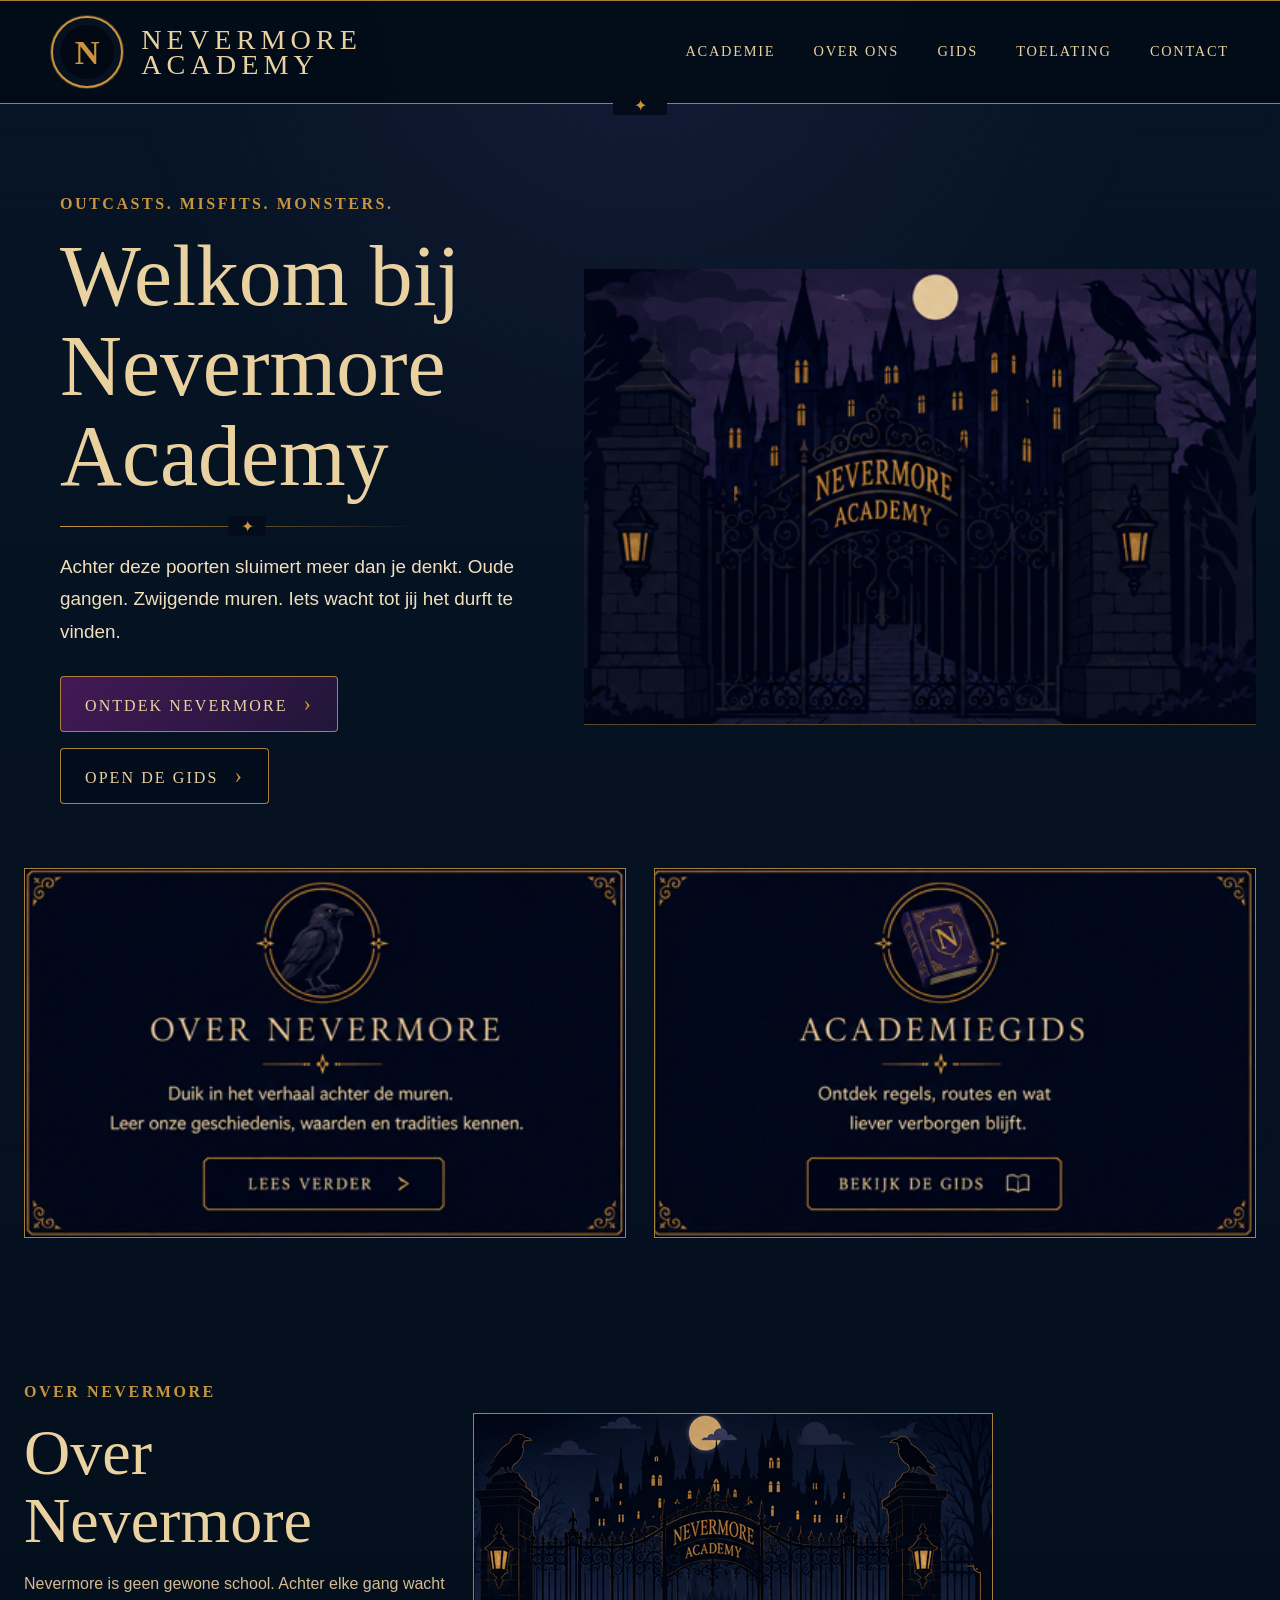
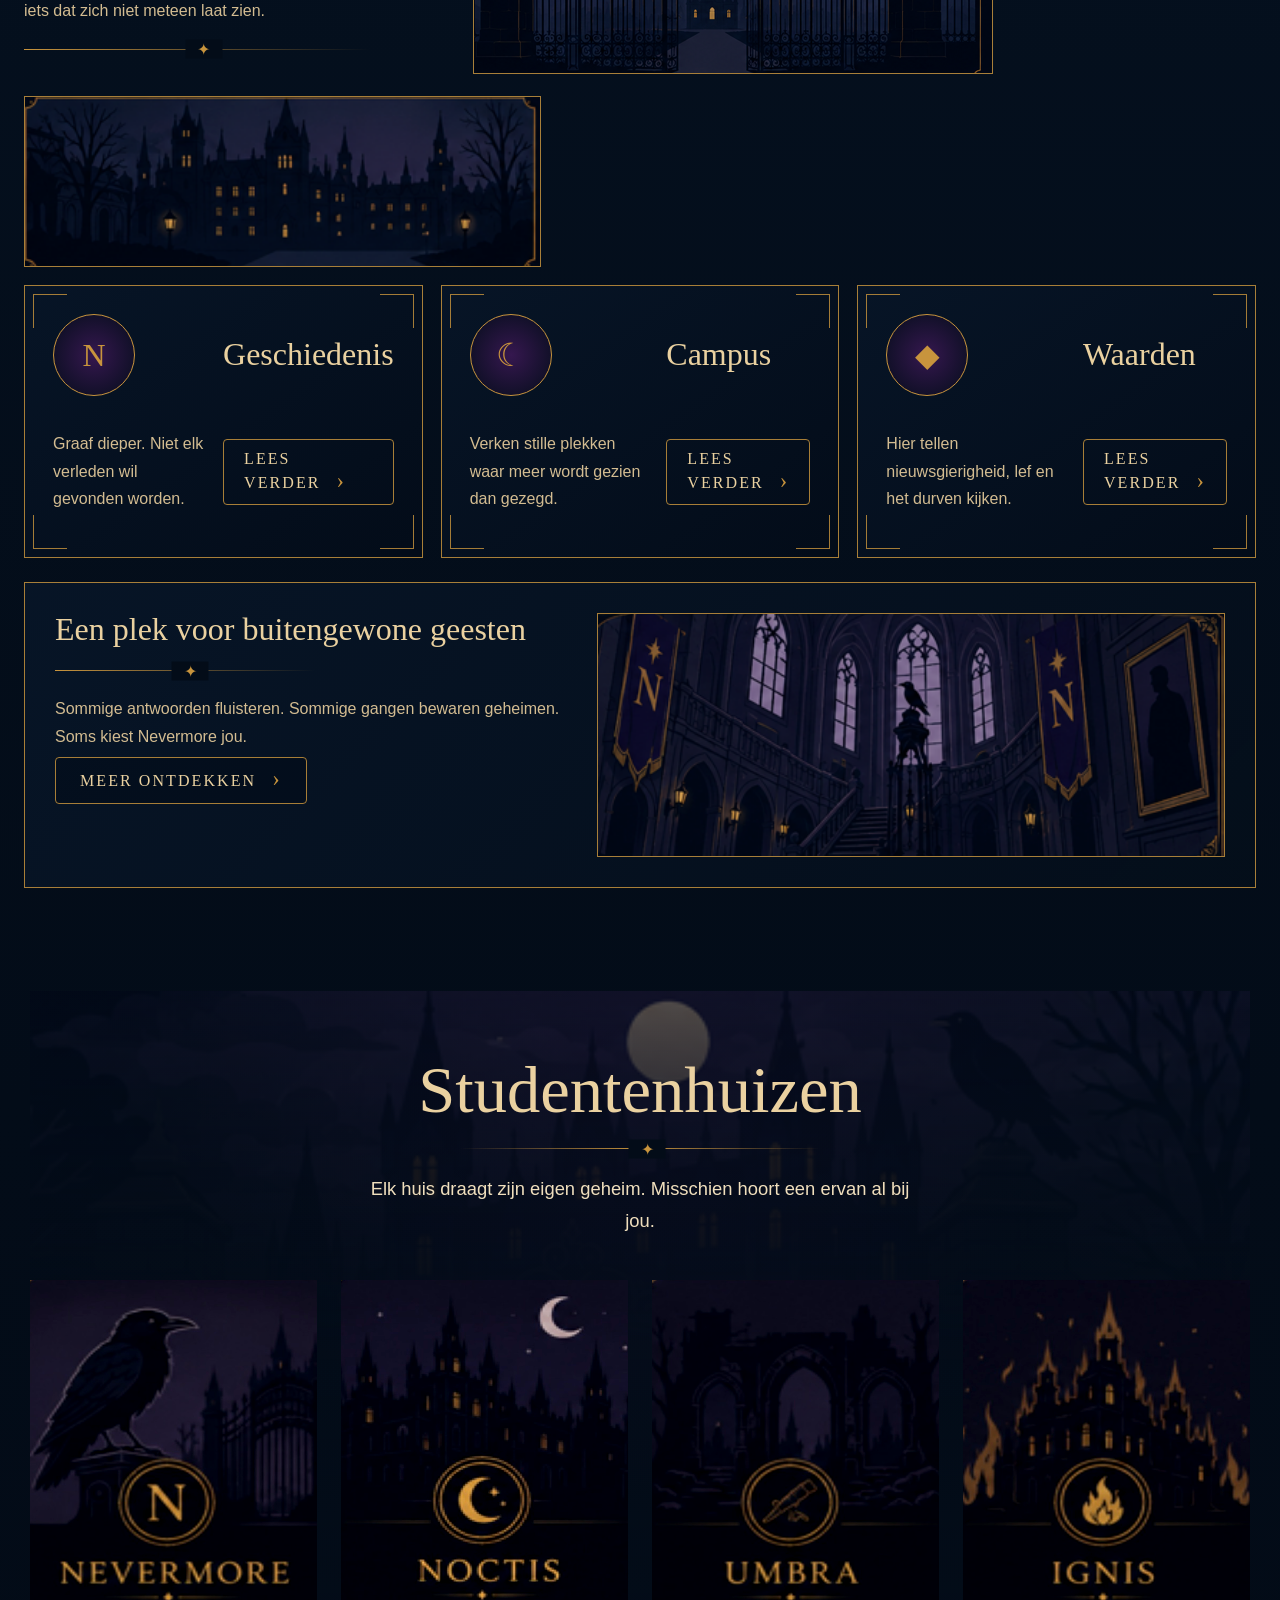
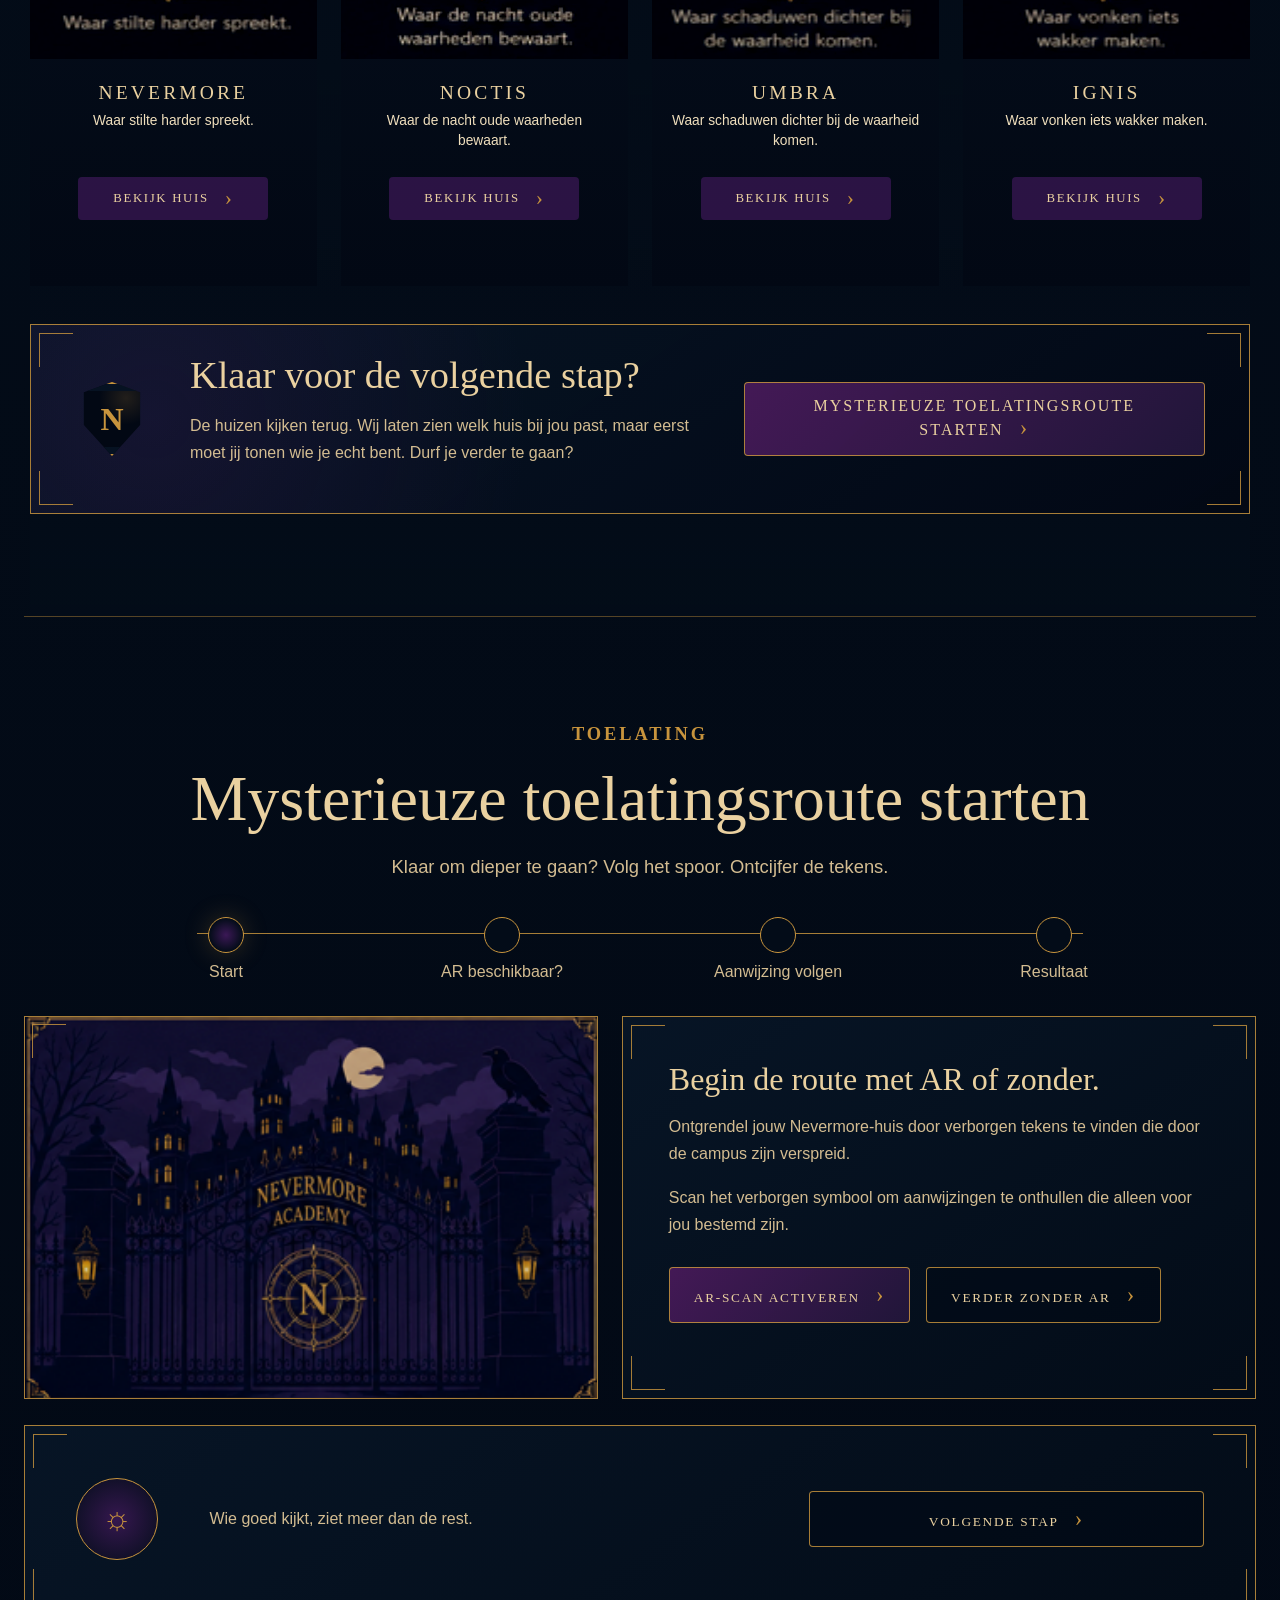
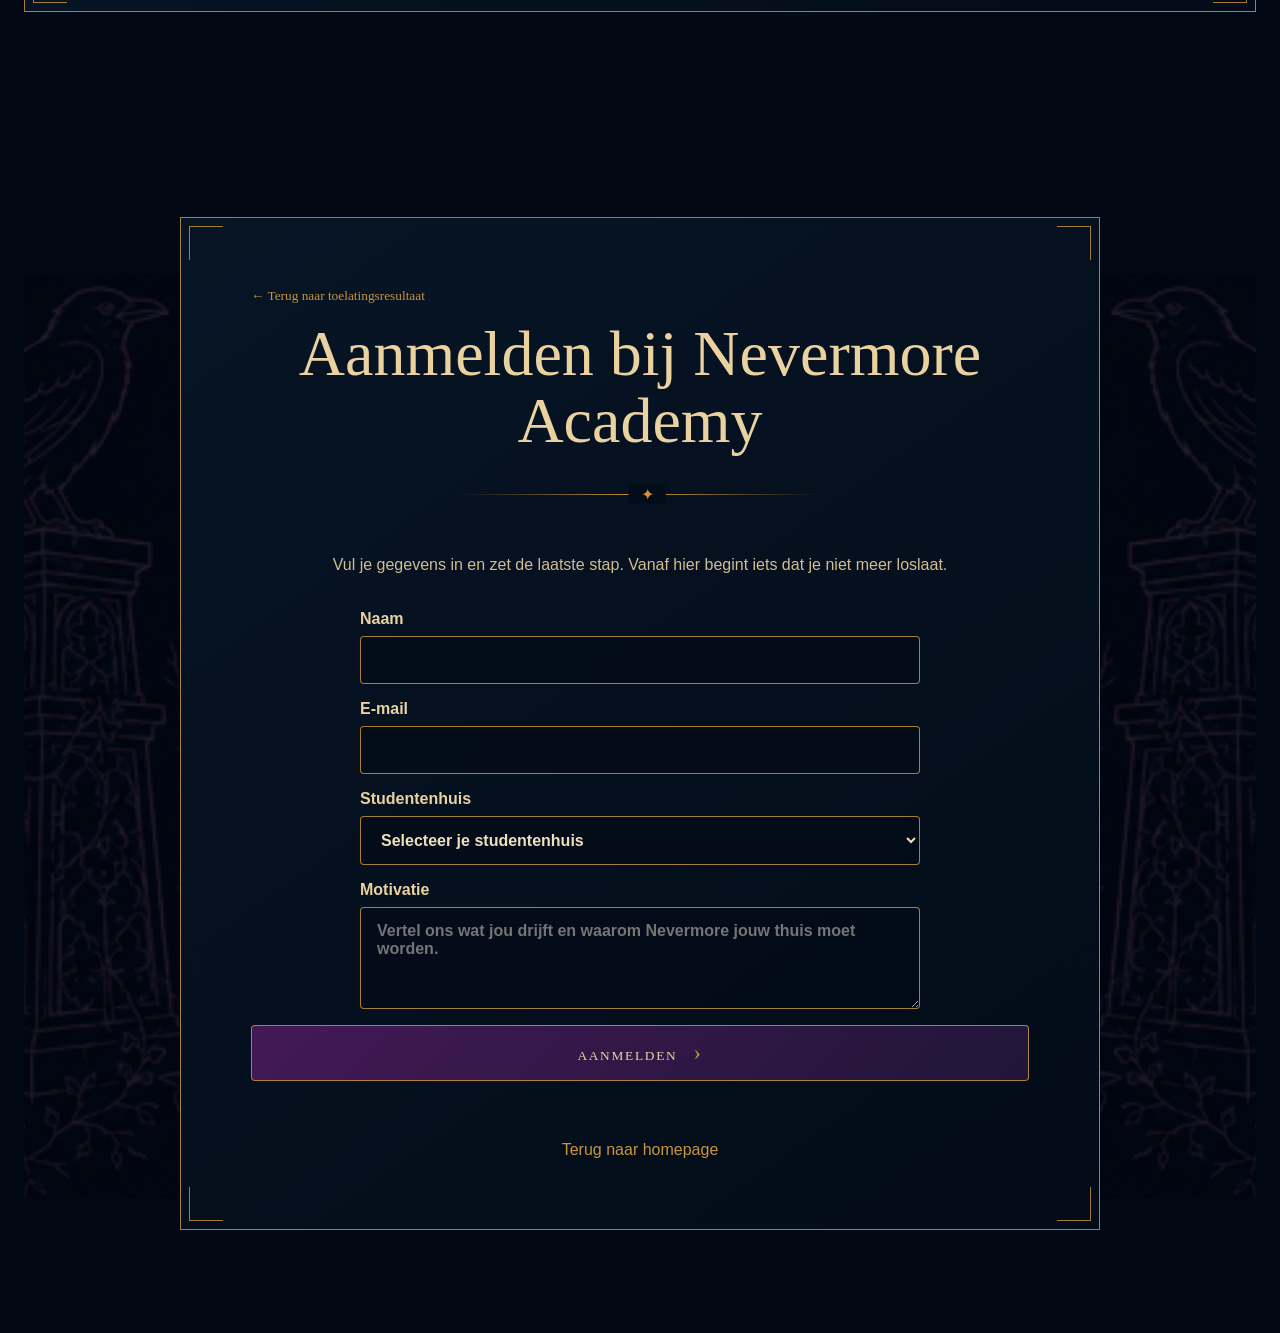
==== commit 725bc5e8: "Update house matching copy" ====
--- a/index.html
+++ b/index.html
@@ -166,7 +166,7 @@
           <span class="crest small-crest">N</span>
           <div>
             <h3>Klaar voor de volgende stap?</h3>
-            <p>De huizen kijken terug. Maar eerst moet jij laten zien wie je echt bent. Durf je verder te gaan?</p>
+            <p>De huizen kijken terug. Wij laten zien welk huis bij jou past, maar eerst moet jij tonen wie je echt bent. Durf je verder te gaan?</p>
           </div>
           <a class="button primary" href="#route">Mysterieuze toelatingsroute starten</a>
         </div>
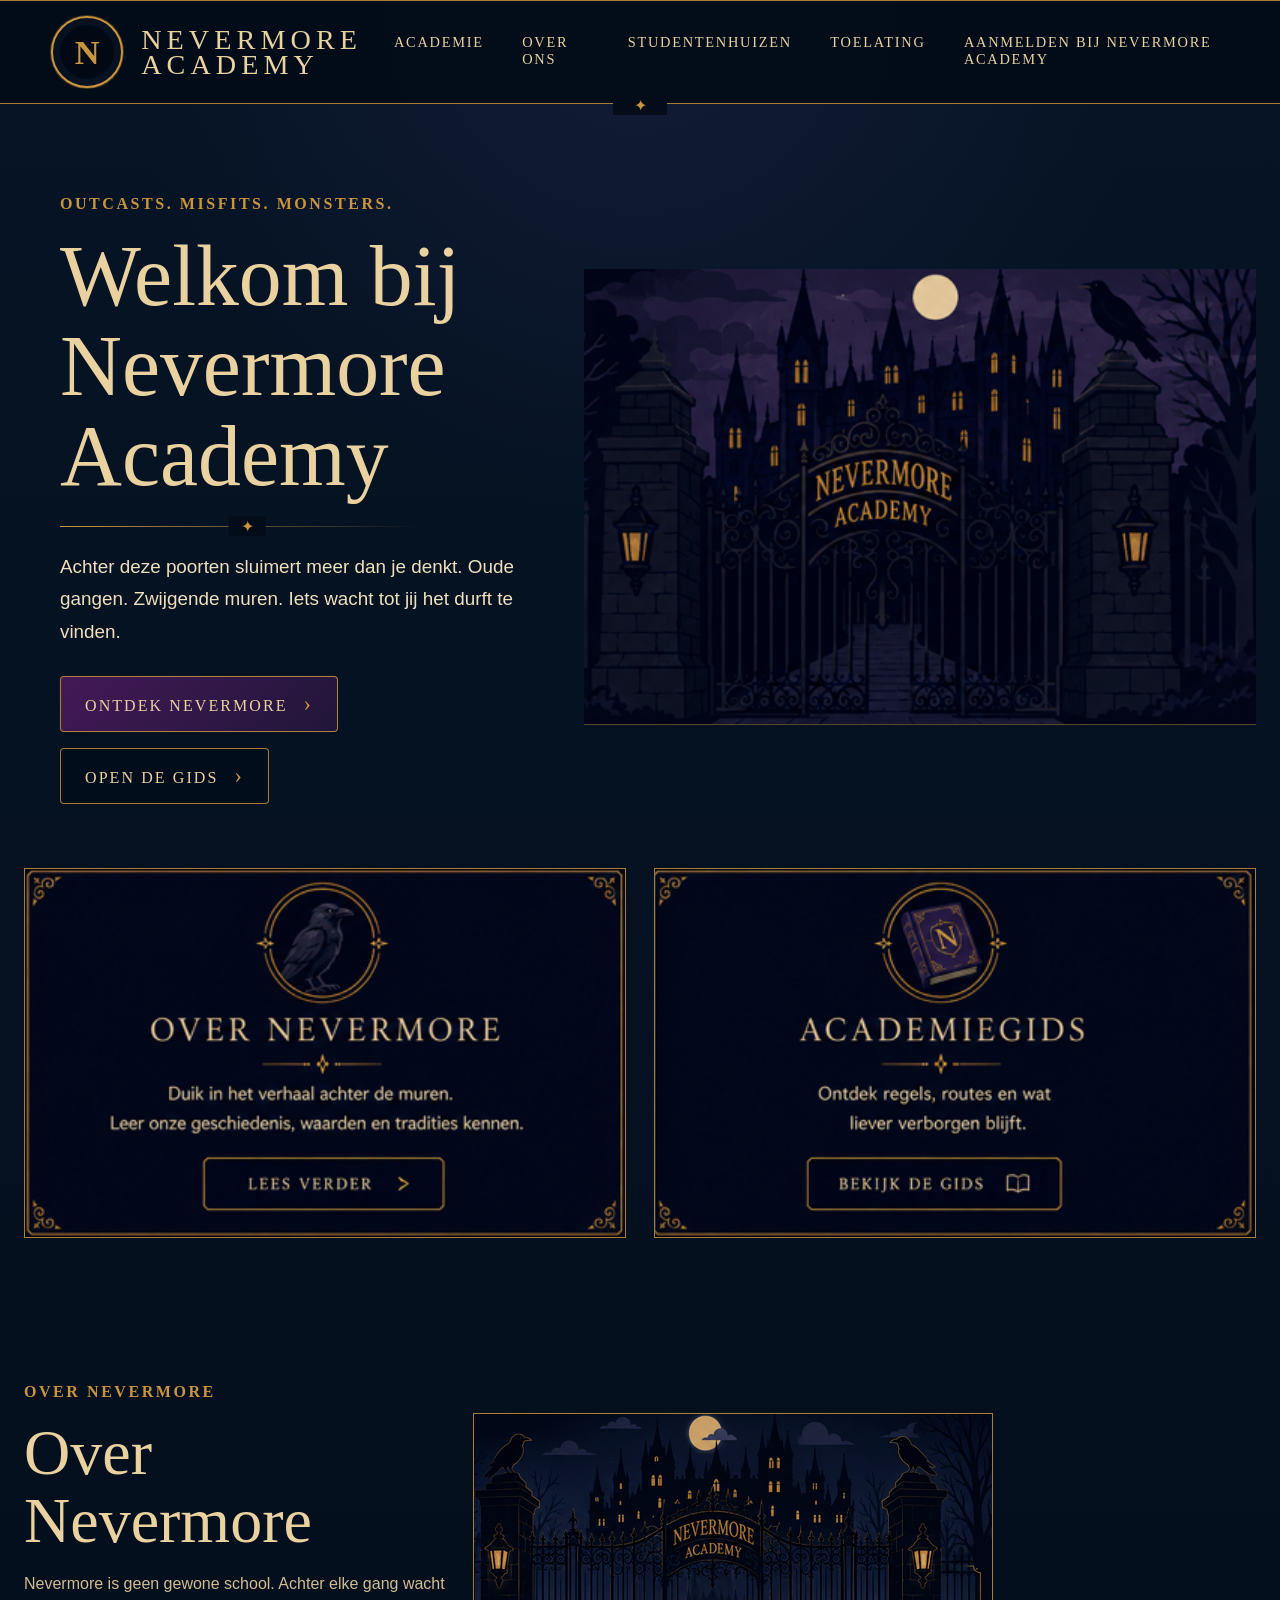
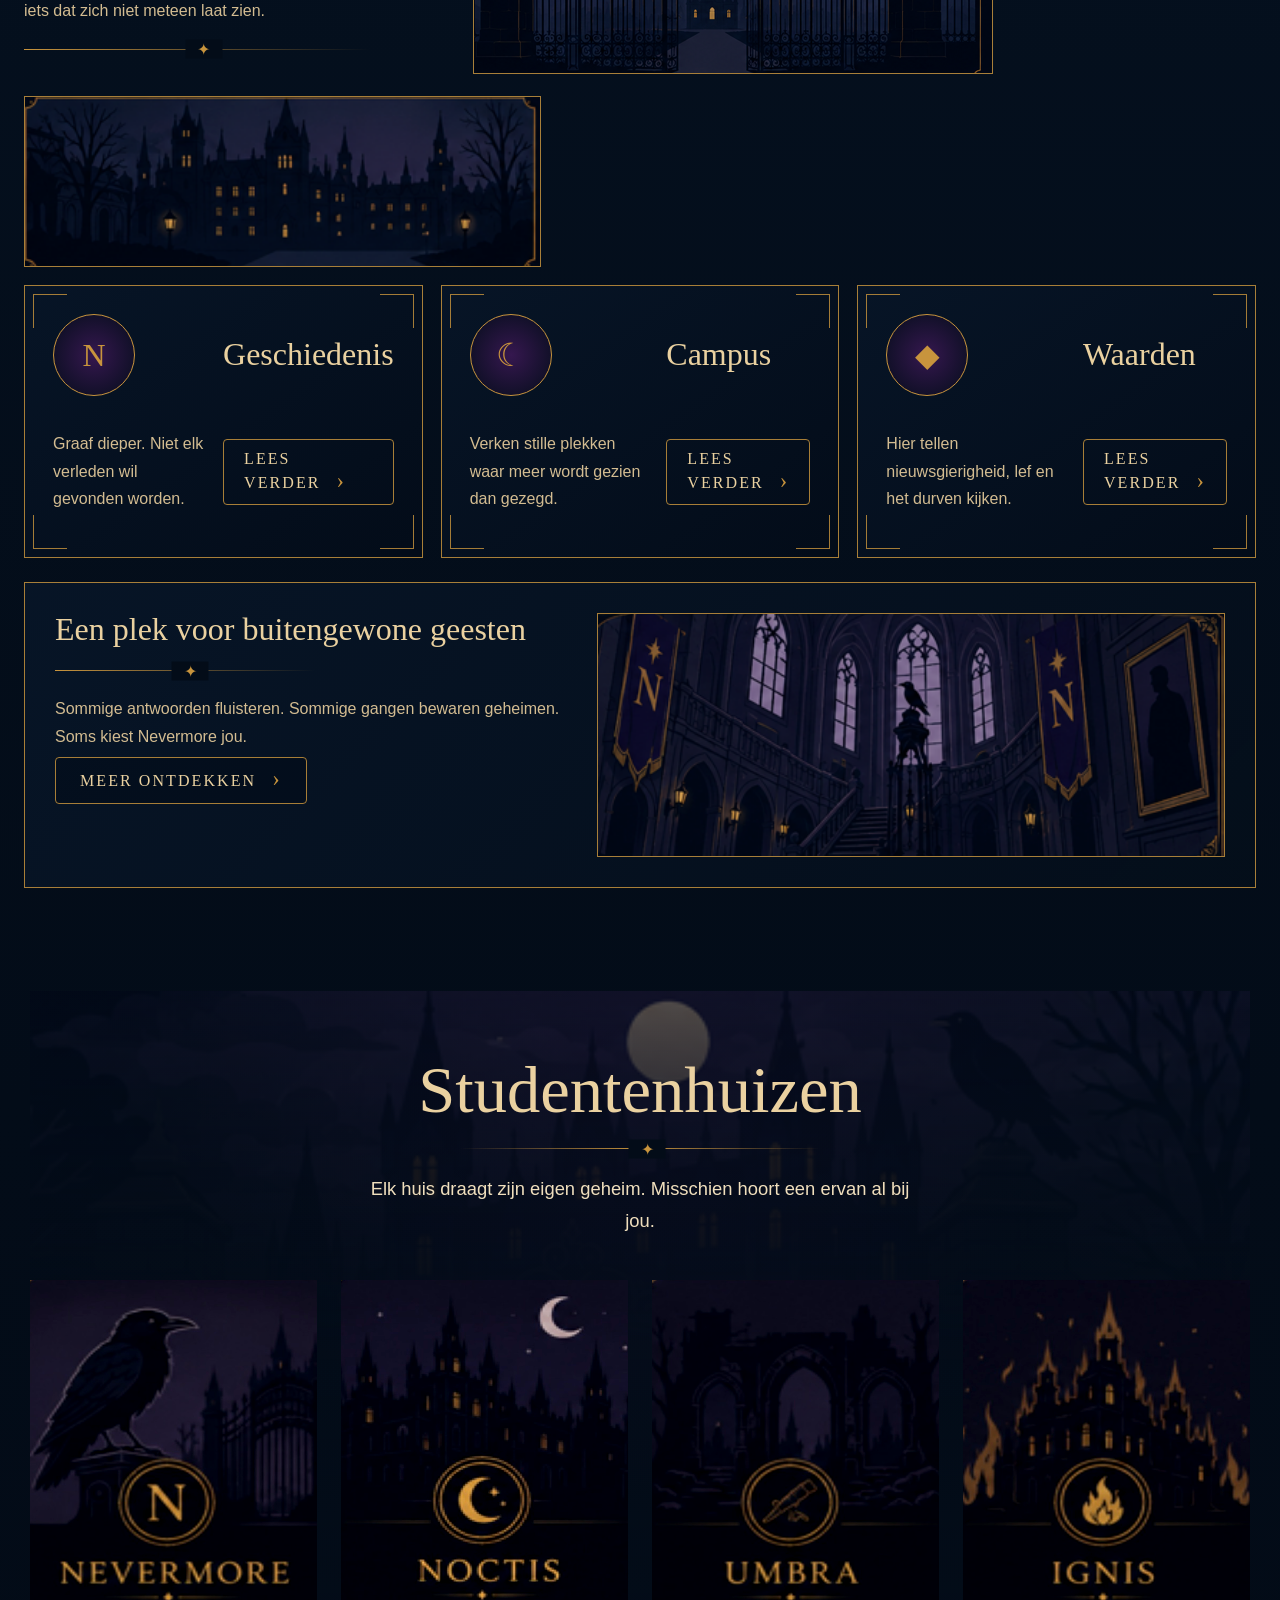
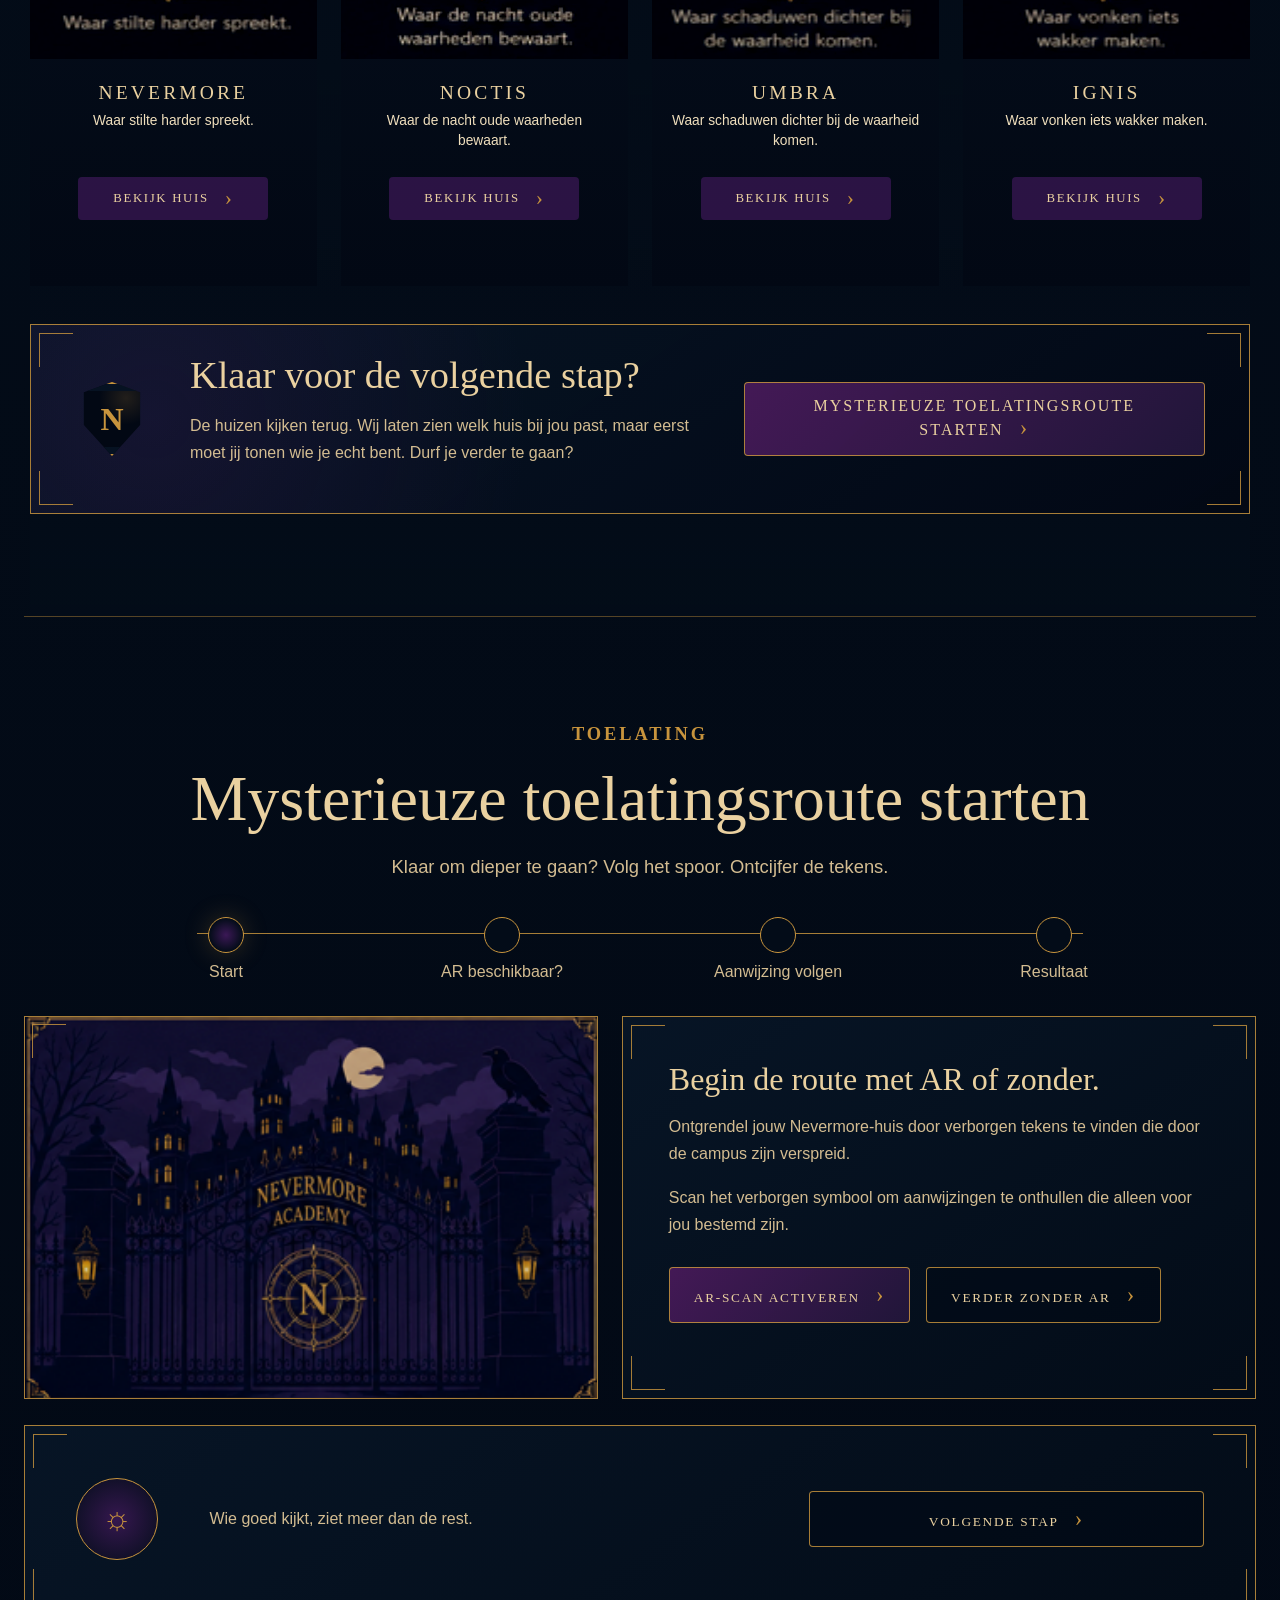
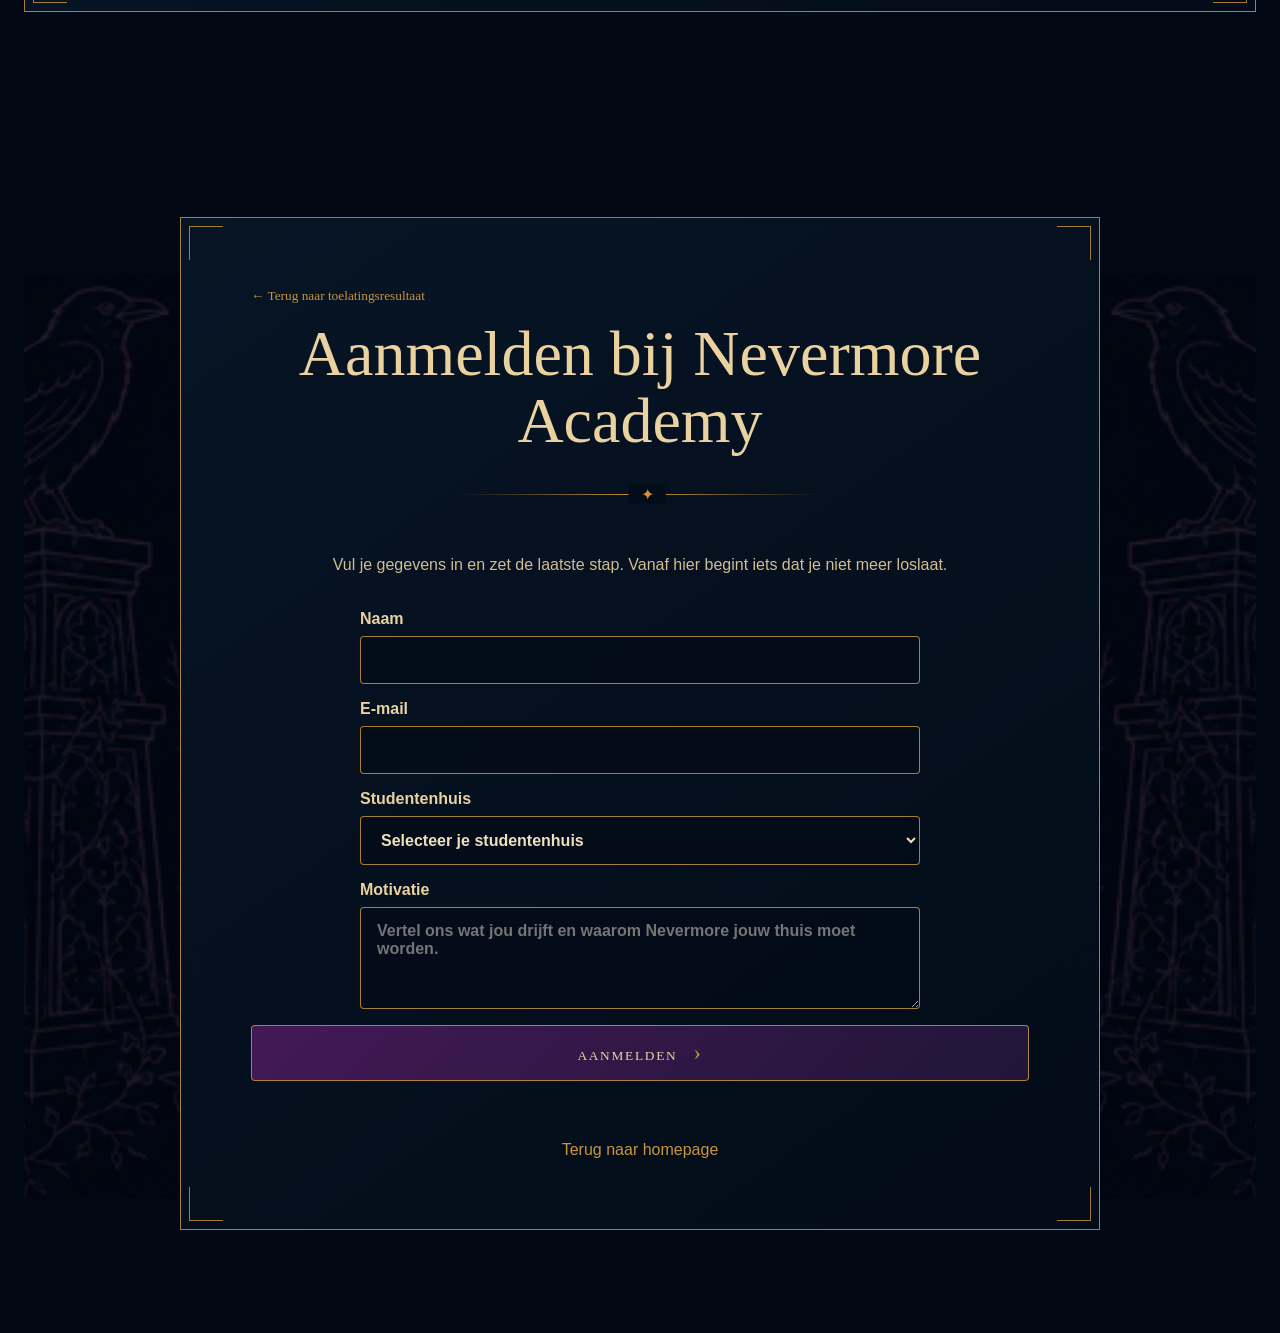
==== commit c44068bc: "Update navigation labels" ====
--- a/index.html
+++ b/index.html
@@ -16,9 +16,9 @@
       <nav class="nav" aria-label="Hoofdnavigatie">
         <a href="#home">Academie</a>
         <a href="#gids">Over ons</a>
-        <a href="#huizen">Gids</a>
+        <a href="#huizen">Studentenhuizen</a>
         <a href="#route">Toelating</a>
-        <a href="#aanmelden">Contact</a>
+        <a href="#aanmelden">Aanmelden bij Nevermore Academy</a>
       </nav>
     </header>
 
